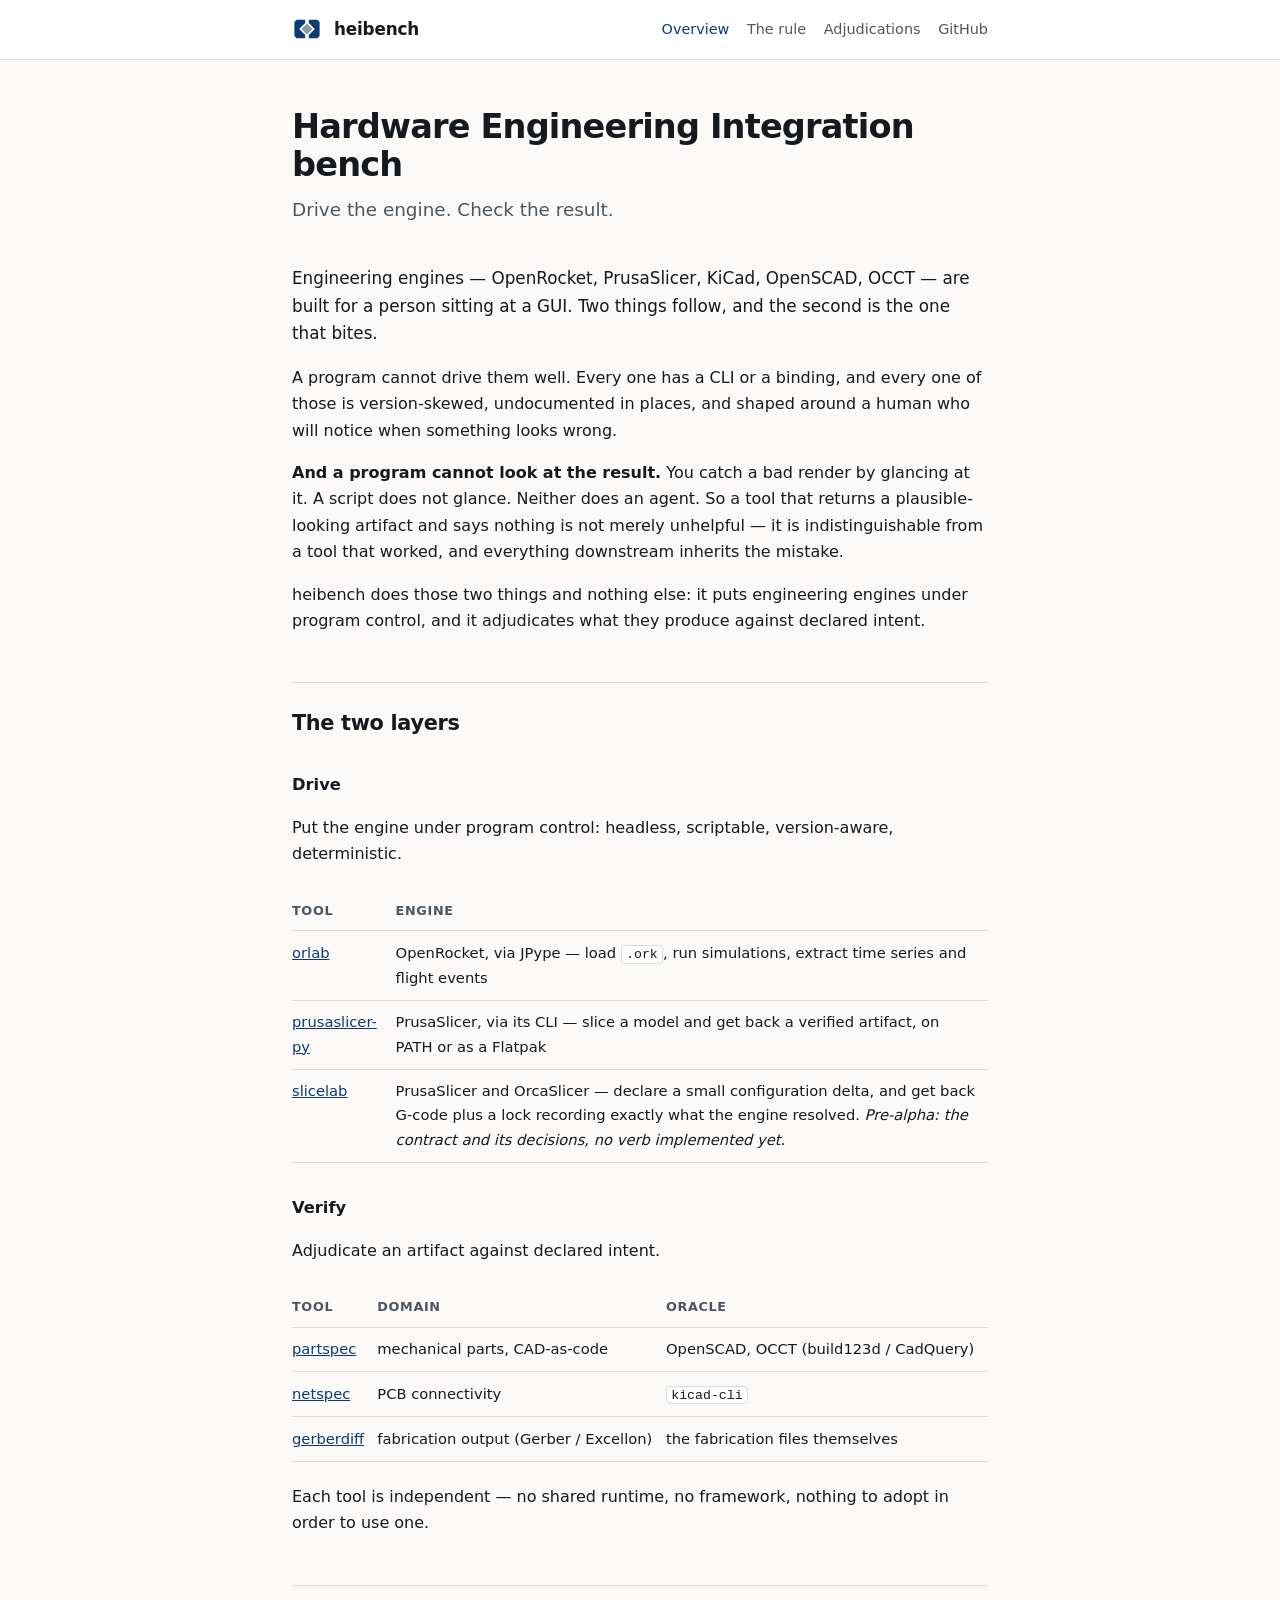
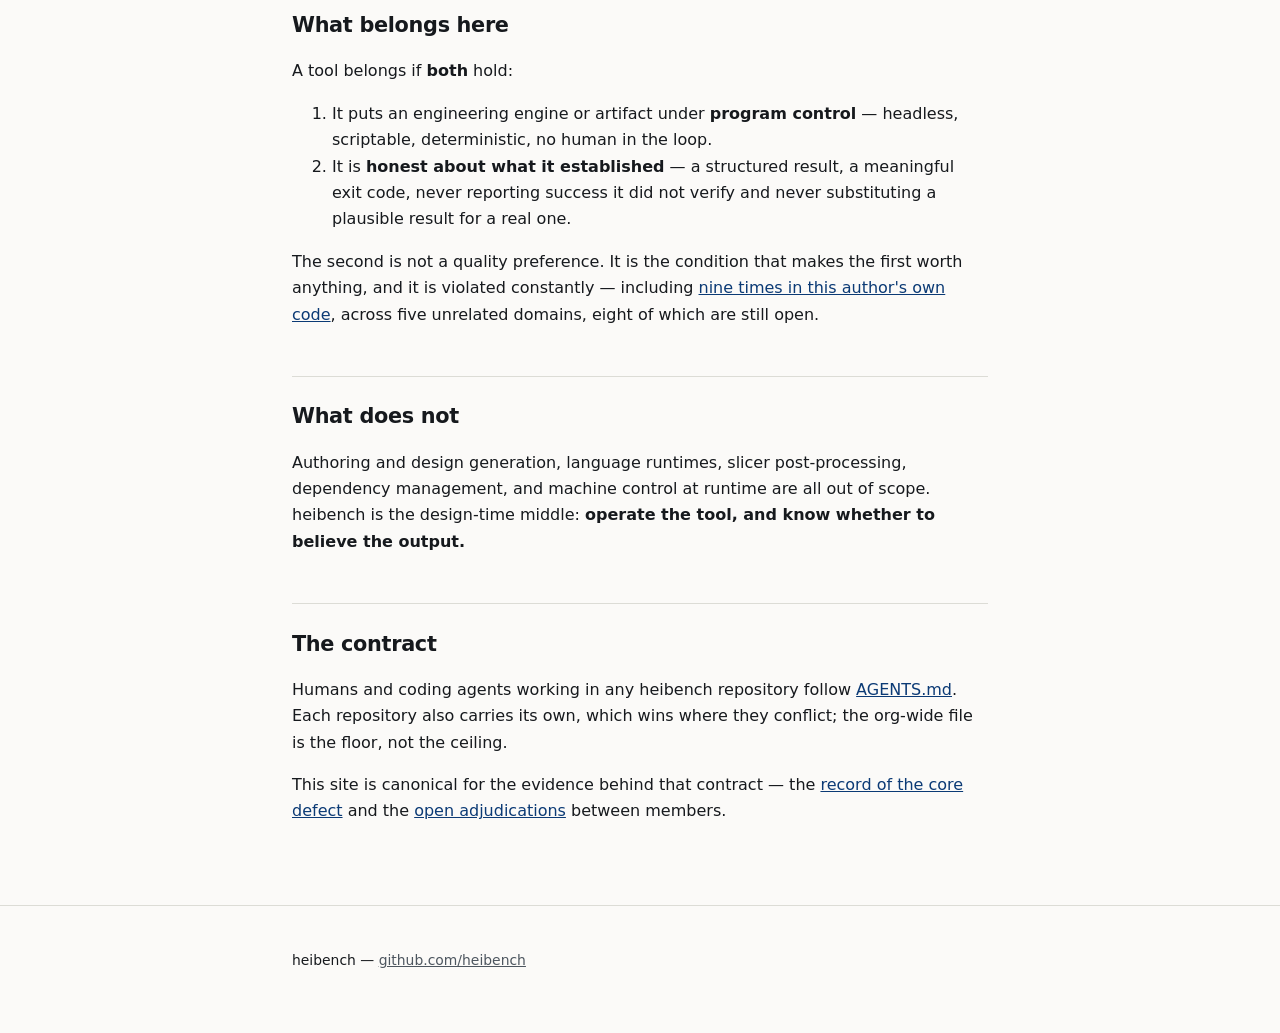
==== index.html @ c2b346c5 "docs: list slicelab on the drive layer slicelab joined the org today as a second drive-layer member " ====
<!doctype html>
<html lang="en">
<head>
<meta charset="utf-8">
<meta name="viewport" content="width=device-width, initial-scale=1">
<title>heibench — drive the engine, check the result</title>
<meta name="description" content="Hardware Engineering Integration bench: put engineering engines under program control, and adjudicate what they produce against declared intent.">
<link rel="icon" href="/assets/favicon.svg" type="image/svg+xml">
<link rel="alternate icon" href="/assets/favicon.ico" sizes="any">
<link rel="apple-touch-icon" href="/assets/apple-touch-icon.png">
<link rel="stylesheet" href="/assets/site.css">
</head>
<body>

<header class="site">
  <div class="wrap">
    <img src="/assets/favicon.svg" alt="">
    <a class="home" href="/">heibench</a>
    <nav>
      <a href="/" aria-current="page">Overview</a>
      <a href="/silence.html">The rule</a>
      <a href="/adjudications.html">Adjudications</a>
      <a href="https://github.com/heibench">GitHub</a>
    </nav>
  </div>
</header>

<main class="wrap">

  <h1>Hardware Engineering Integration bench</h1>
  <p class="tagline">Drive the engine. Check the result.</p>

  <p class="lead">Engineering engines — OpenRocket, PrusaSlicer, KiCad, OpenSCAD, OCCT — are
  built for a person sitting at a GUI. Two things follow, and the second is the one
  that bites.</p>

  <p>A program cannot drive them well. Every one has a CLI or a binding, and every one
  of those is version-skewed, undocumented in places, and shaped around a human who
  will notice when something looks wrong.</p>

  <p><strong>And a program cannot look at the result.</strong> You catch a bad render by
  glancing at it. A script does not glance. Neither does an agent. So a tool that
  returns a plausible-looking artifact and says nothing is not merely unhelpful — it
  is indistinguishable from a tool that worked, and everything downstream inherits
  the mistake.</p>

  <p>heibench does those two things and nothing else: it puts engineering engines under
  program control, and it adjudicates what they produce against declared intent.</p>

  <h2>The two layers</h2>

  <h3>Drive</h3>
  <p>Put the engine under program control: headless, scriptable, version-aware,
  deterministic.</p>

  <div class="scroll">
  <table>
    <thead><tr><th>Tool</th><th>Engine</th></tr></thead>
    <tbody>
      <tr>
        <td><a href="https://github.com/heibench/orlab">orlab</a></td>
        <td>OpenRocket, via JPype — load <code>.ork</code>, run simulations, extract
        time series and flight events</td>
      </tr>
      <tr>
        <td><a href="https://github.com/heibench/prusaslicer-py">prusaslicer-py</a></td>
        <td>PrusaSlicer, via its CLI — slice a model and get back a verified artifact,
        on PATH or as a Flatpak</td>
      </tr>
      <tr>
        <td><a href="https://github.com/heibench/slicelab">slicelab</a></td>
        <td>PrusaSlicer and OrcaSlicer — declare a small configuration delta, and get back
        G-code plus a lock recording exactly what the engine resolved.
        <em>Pre-alpha: the contract and its decisions, no verb implemented yet.</em></td>
      </tr>
    </tbody>
  </table>
  </div>

  <h3>Verify</h3>
  <p>Adjudicate an artifact against declared intent.</p>

  <div class="scroll">
  <table>
    <thead><tr><th>Tool</th><th>Domain</th><th>Oracle</th></tr></thead>
    <tbody>
      <tr>
        <td><a href="https://github.com/heibench/partspec">partspec</a></td>
        <td>mechanical parts, CAD-as-code</td>
        <td>OpenSCAD, OCCT (build123d / CadQuery)</td>
      </tr>
      <tr>
        <td><a href="https://github.com/heibench/netspec">netspec</a></td>
        <td>PCB connectivity</td>
        <td><code>kicad-cli</code></td>
      </tr>
      <tr>
        <td><a href="https://github.com/heibench/gerberdiff">gerberdiff</a></td>
        <td>fabrication output (Gerber / Excellon)</td>
        <td>the fabrication files themselves</td>
      </tr>
    </tbody>
  </table>
  </div>

  <p>Each tool is independent — no shared runtime, no framework, nothing to adopt in
  order to use one.</p>

  <h2>What belongs here</h2>

  <p>A tool belongs if <strong>both</strong> hold:</p>

  <ol>
    <li>It puts an engineering engine or artifact under <strong>program control</strong> —
    headless, scriptable, deterministic, no human in the loop.</li>
    <li>It is <strong>honest about what it established</strong> — a structured result, a
    meaningful exit code, never reporting success it did not verify and never
    substituting a plausible result for a real one.</li>
  </ol>

  <p>The second is not a quality preference. It is the condition that makes the first
  worth anything, and it is violated constantly — including
  <a href="/silence.html">nine times in this author's own code</a>, across five
  unrelated domains, eight of which are still open.</p>

  <h2>What does not</h2>

  <p>Authoring and design generation, language runtimes, slicer post-processing,
  dependency management, and machine control at runtime are all out of scope.
  heibench is the design-time middle: <strong>operate the tool, and know whether to
  believe the output.</strong></p>

  <h2>The contract</h2>

  <p>Humans and coding agents working in any heibench repository follow
  <a href="https://github.com/heibench/.github/blob/main/AGENTS.md">AGENTS.md</a>.
  Each repository also carries its own, which wins where they conflict; the org-wide
  file is the floor, not the ceiling.</p>

  <p>This site is canonical for the evidence behind that contract — the
  <a href="/silence.html">record of the core defect</a> and the
  <a href="/adjudications.html">open adjudications</a> between members.</p>

</main>

<footer class="site">
  <div class="wrap">
    <p>heibench — <a href="https://github.com/heibench">github.com/heibench</a></p>
  </div>
</footer>

</body>
</html>
---- assets/site.css ----
/* heibench.com — no build step, no dependencies, no JavaScript. */

:root {
  color-scheme: light dark;
  --navy: #0b3a75;
  --steel: #8c99a6;
  --ink: #16191d;
  --ink-soft: #4d565f;
  --bg: #fbfaf8;
  --panel: #ffffff;
  --rule: #dcdcd6;
  --accent: var(--navy);
  --ok: #1c6b3f;
  --open: #9a4a12;
}

@media (prefers-color-scheme: dark) {
  :root {
    --navy: #7ea8dd;
    --steel: #98a4b1;
    --ink: #e7e9ec;
    --ink-soft: #a3abb5;
    --bg: #12151a;
    --panel: #191d24;
    --rule: #2c323b;
    --accent: var(--navy);
    --ok: #6cc38d;
    --open: #e0a06a;
  }
}

* { box-sizing: border-box; }

body {
  margin: 0;
  background: var(--bg);
  color: var(--ink);
  font: 16px/1.65 ui-sans-serif, system-ui, -apple-system, "Segoe UI", Roboto,
    "Helvetica Neue", Arial, sans-serif;
  -webkit-text-size-adjust: 100%;
}

code, pre, .mono {
  font-family: ui-monospace, SFMono-Regular, "SF Mono", Menlo, Consolas,
    "Liberation Mono", monospace;
}

.wrap { max-width: 46rem; margin: 0 auto; padding: 0 1.25rem; }

/* ---------- masthead ---------- */

header.site {
  border-bottom: 1px solid var(--rule);
  background: var(--panel);
}

header.site .wrap {
  display: flex;
  align-items: center;
  gap: 0.75rem;
  padding-top: 0.9rem;
  padding-bottom: 0.9rem;
  flex-wrap: wrap;
}

header.site img {
  width: 30px;
  height: 30px;
  display: block;
  border-radius: 6px;
}

header.site a.home {
  font-weight: 650;
  letter-spacing: -0.01em;
  color: var(--ink);
  text-decoration: none;
  font-size: 1.05rem;
}

header.site nav {
  margin-left: auto;
  display: flex;
  gap: 1.1rem;
  font-size: 0.9rem;
}

header.site nav a { color: var(--ink-soft); text-decoration: none; }
header.site nav a:hover,
header.site nav a[aria-current="page"] { color: var(--accent); }

/* ---------- type ---------- */

main.wrap { padding-top: 3rem; padding-bottom: 4rem; }

h1 {
  font-size: 2.1rem;
  line-height: 1.15;
  letter-spacing: -0.025em;
  margin: 0 0 0.6rem;
}

.tagline {
  font-size: 1.15rem;
  color: var(--ink-soft);
  margin: 0 0 2.5rem;
}

h2 {
  font-size: 1.3rem;
  letter-spacing: -0.015em;
  margin: 3rem 0 0.9rem;
  padding-top: 1.4rem;
  border-top: 1px solid var(--rule);
}

h3 { font-size: 1.02rem; margin: 2rem 0 0.5rem; }

p, li { color: var(--ink); }
a { color: var(--accent); }

.lead { font-size: 1.05rem; }

blockquote {
  margin: 1.6rem 0;
  padding: 0.2rem 0 0.2rem 1.1rem;
  border-left: 3px solid var(--accent);
  font-size: 1.15rem;
  line-height: 1.5;
  color: var(--ink);
}

blockquote p { margin: 0; }

/* ---------- tables ---------- */

.scroll { overflow-x: auto; margin: 1.4rem 0; }

table {
  border-collapse: collapse;
  width: 100%;
  font-size: 0.92rem;
}

th, td {
  text-align: left;
  padding: 0.6rem 0.8rem 0.6rem 0;
  border-bottom: 1px solid var(--rule);
  vertical-align: top;
}

th {
  font-weight: 620;
  color: var(--ink-soft);
  font-size: 0.8rem;
  text-transform: uppercase;
  letter-spacing: 0.05em;
}

/* ---------- case entries ---------- */

.case {
  background: var(--panel);
  border: 1px solid var(--rule);
  border-left: 3px solid var(--accent);
  border-radius: 4px;
  padding: 1.1rem 1.2rem;
  margin: 1.1rem 0;
}

.case h3 { margin-top: 0; }
.case p:last-child { margin-bottom: 0; }

.tag {
  display: inline-block;
  font-size: 0.72rem;
  font-weight: 650;
  text-transform: uppercase;
  letter-spacing: 0.06em;
  padding: 0.12rem 0.45rem;
  border-radius: 3px;
  border: 1px solid currentColor;
  vertical-align: 0.1em;
}

.tag.open { color: var(--open); }
.tag.resolved { color: var(--ok); }

.meta {
  font-size: 0.85rem;
  color: var(--ink-soft);
  margin: 0.35rem 0 0.7rem;
}

pre {
  background: var(--panel);
  border: 1px solid var(--rule);
  border-radius: 4px;
  padding: 0.8rem 0.9rem;
  overflow-x: auto;
  font-size: 0.85rem;
  line-height: 1.5;
  margin: 1rem 0;
}

code { font-size: 0.9em; }
p code, li code, td code {
  background: var(--panel);
  border: 1px solid var(--rule);
  border-radius: 3px;
  padding: 0.05em 0.32em;
}
pre code { background: none; border: 0; padding: 0; }

/* ---------- footer ---------- */

footer.site {
  border-top: 1px solid var(--rule);
  padding: 1.8rem 0 3rem;
  font-size: 0.87rem;
  color: var(--ink-soft);
}

footer.site a { color: var(--ink-soft); }

@media (max-width: 34rem) {
  h1 { font-size: 1.7rem; }
  header.site nav { gap: 0.85rem; width: 100%; margin-left: 0; }
}
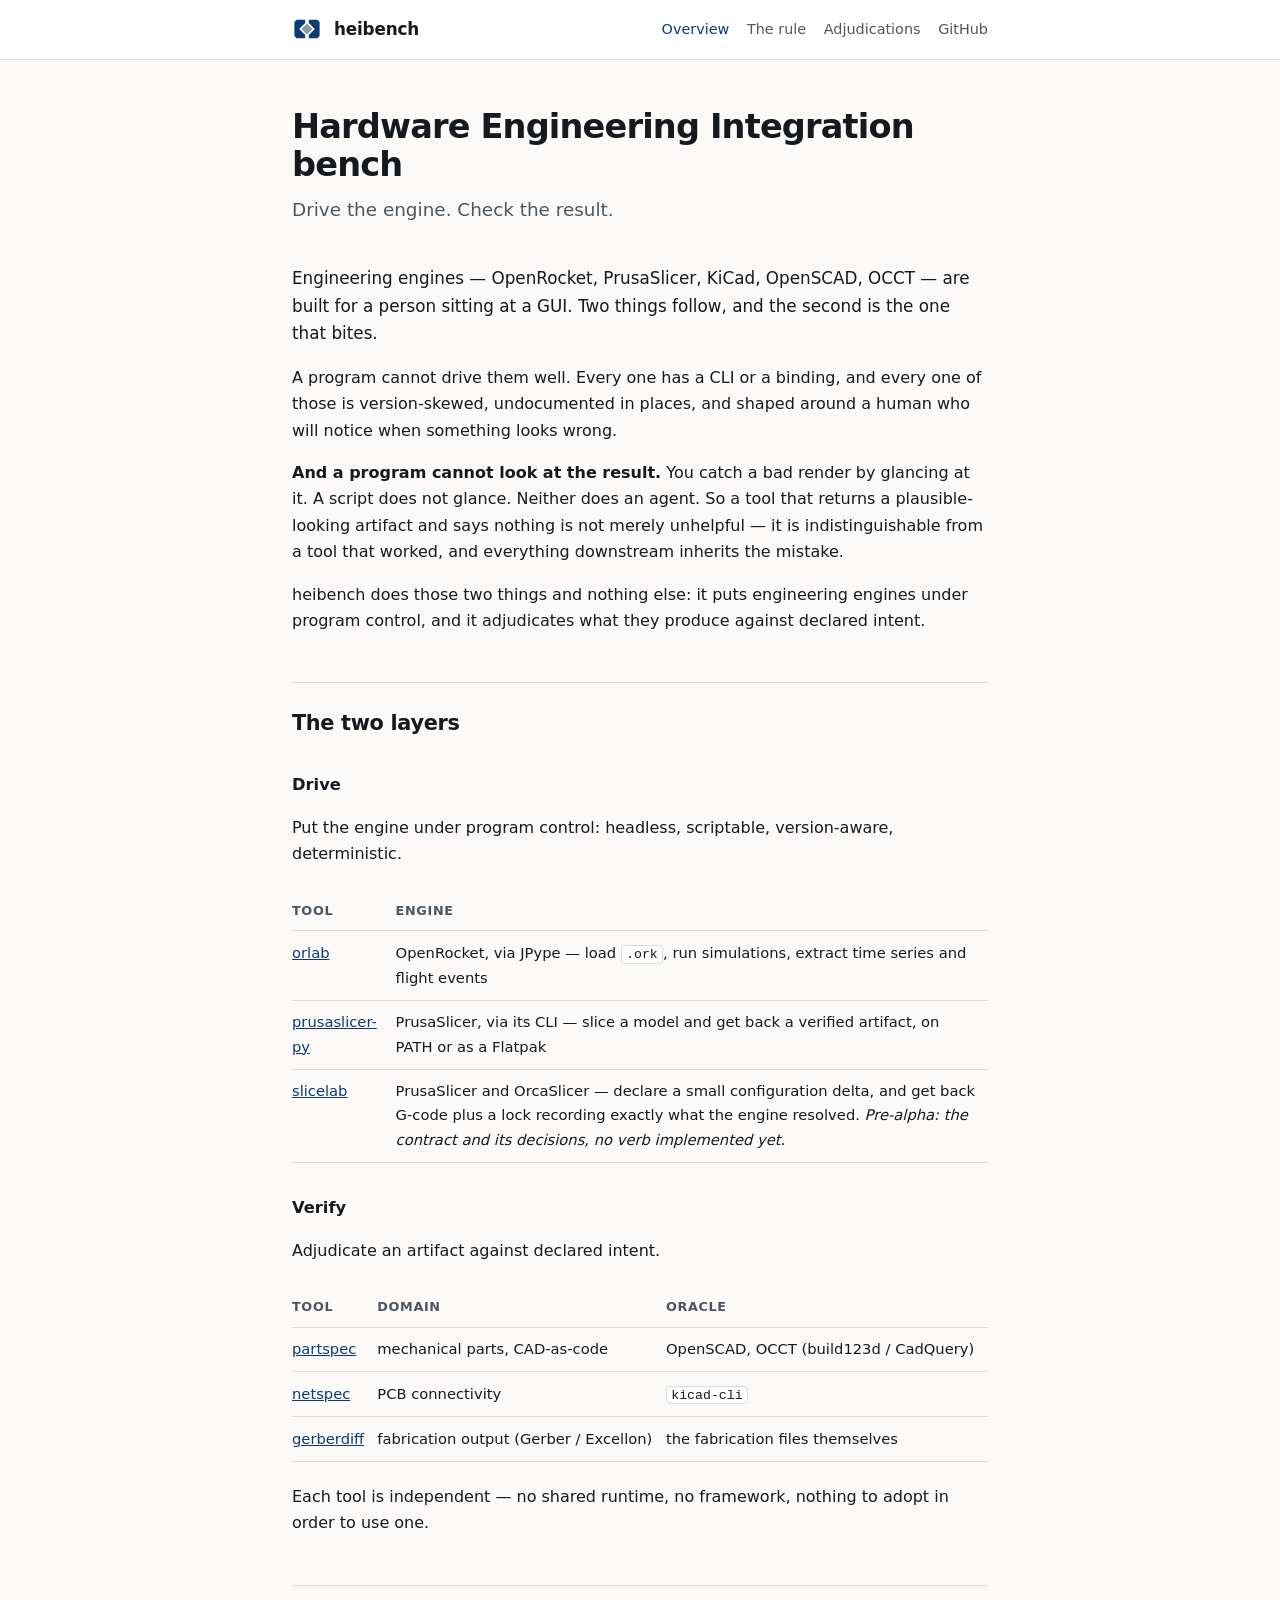
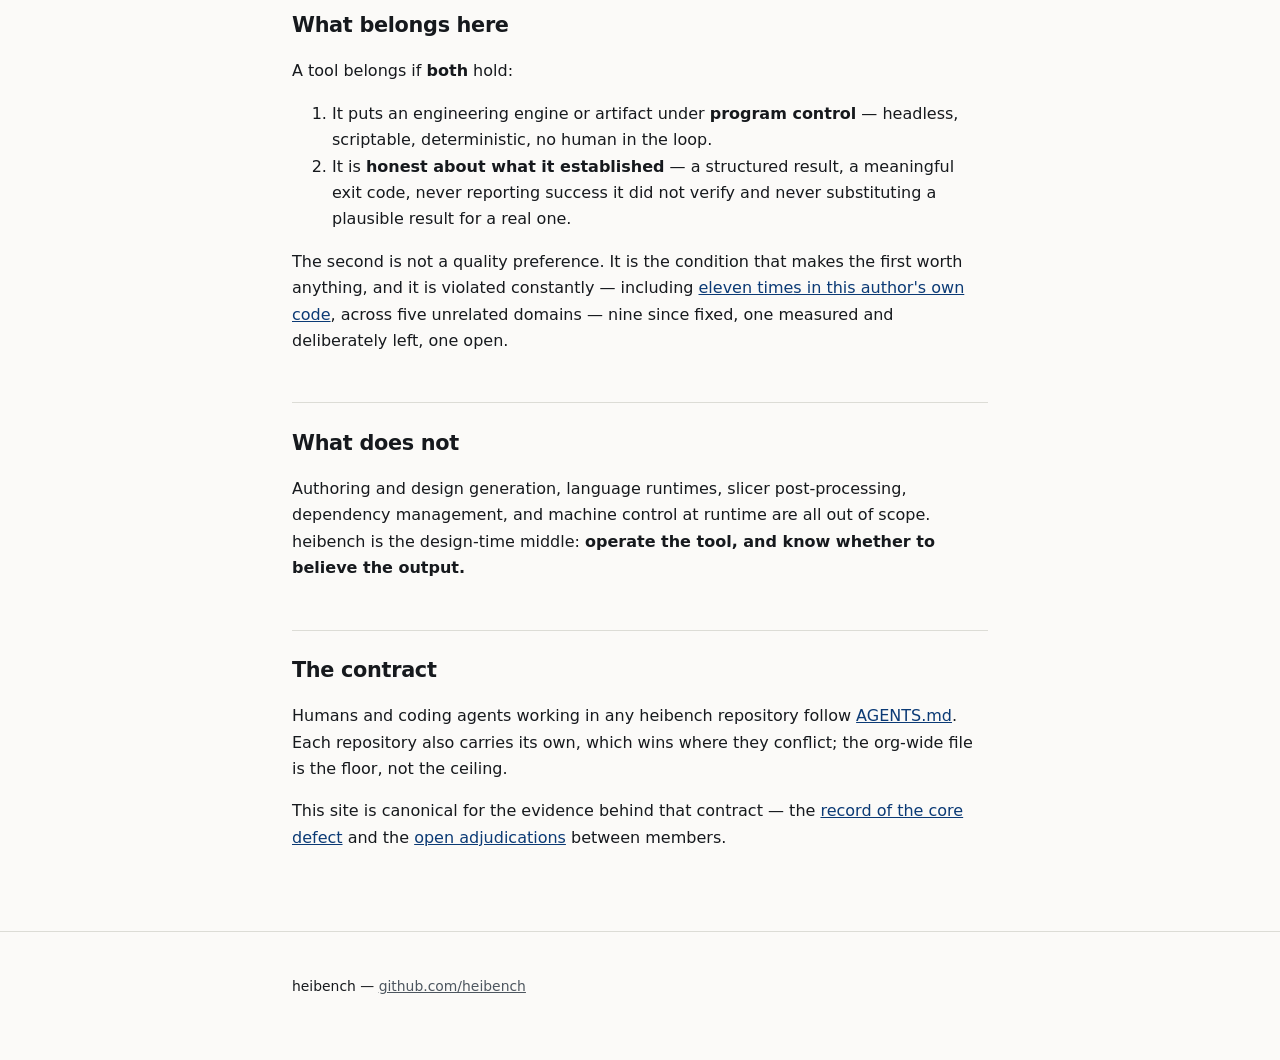
==== commit 75c6bdf4: "docs: case 11, and the count was stale in two places prusaslicer-py#33: engine discovery accepts a F" ====
--- a/index.html
+++ b/index.html
@@ -120,8 +120,9 @@
 
   <p>The second is not a quality preference. It is the condition that makes the first
   worth anything, and it is violated constantly — including
-  <a href="/silence.html">nine times in this author's own code</a>, across five
-  unrelated domains, eight of which are still open.</p>
+  <a href="/silence.html">eleven times in this author's own code</a>, across five
+  unrelated domains &mdash; nine since fixed, one measured and deliberately left,
+  one open.</p>
 
   <h2>What does not</h2>
 
--- a/assets/site.css
+++ b/assets/site.css
@@ -185,6 +185,9 @@
 
 .tag.open { color: var(--open); }
 .tag.resolved { color: var(--ok); }
+/* Understood, measured, and deliberately not fixed. Neither of the other two
+   says that, and saying it with one of them would be false either way. */
+.tag.accepted { color: var(--ink-soft); }
 
 .meta {
   font-size: 0.85rem;
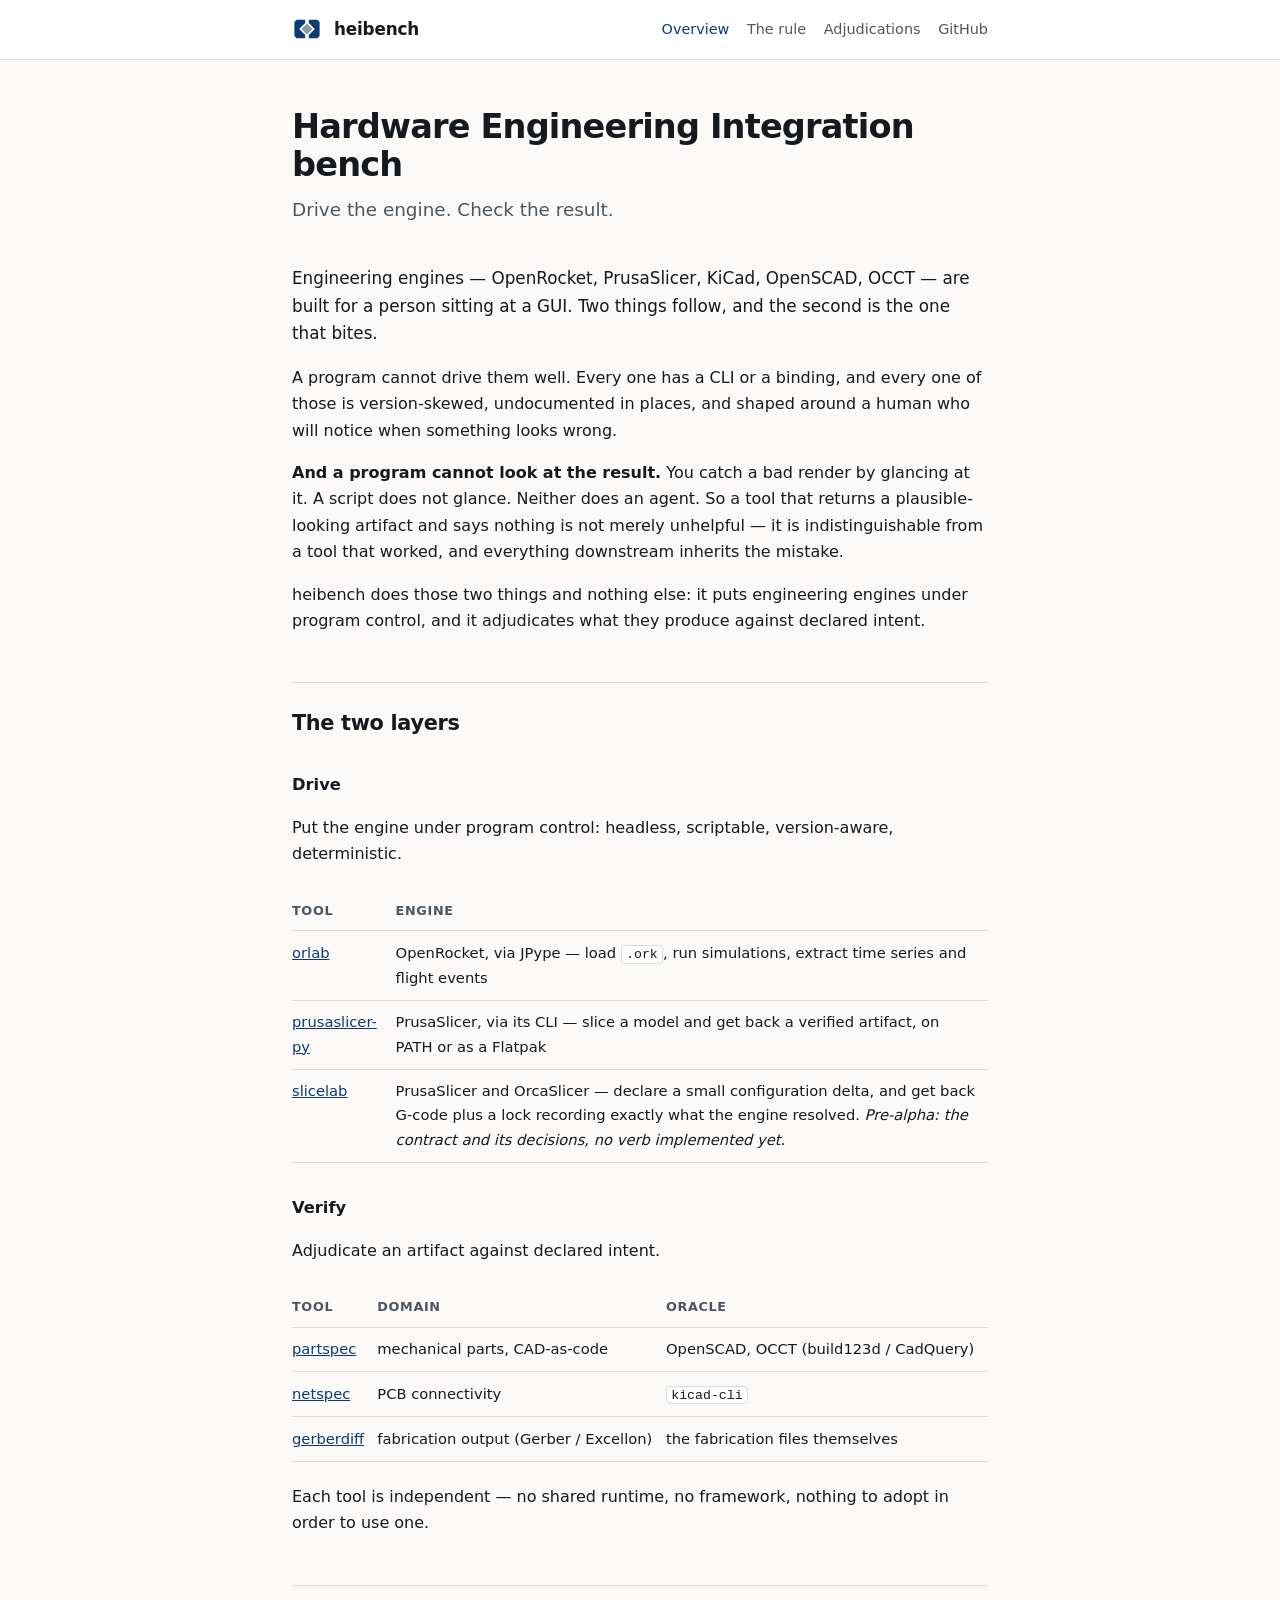
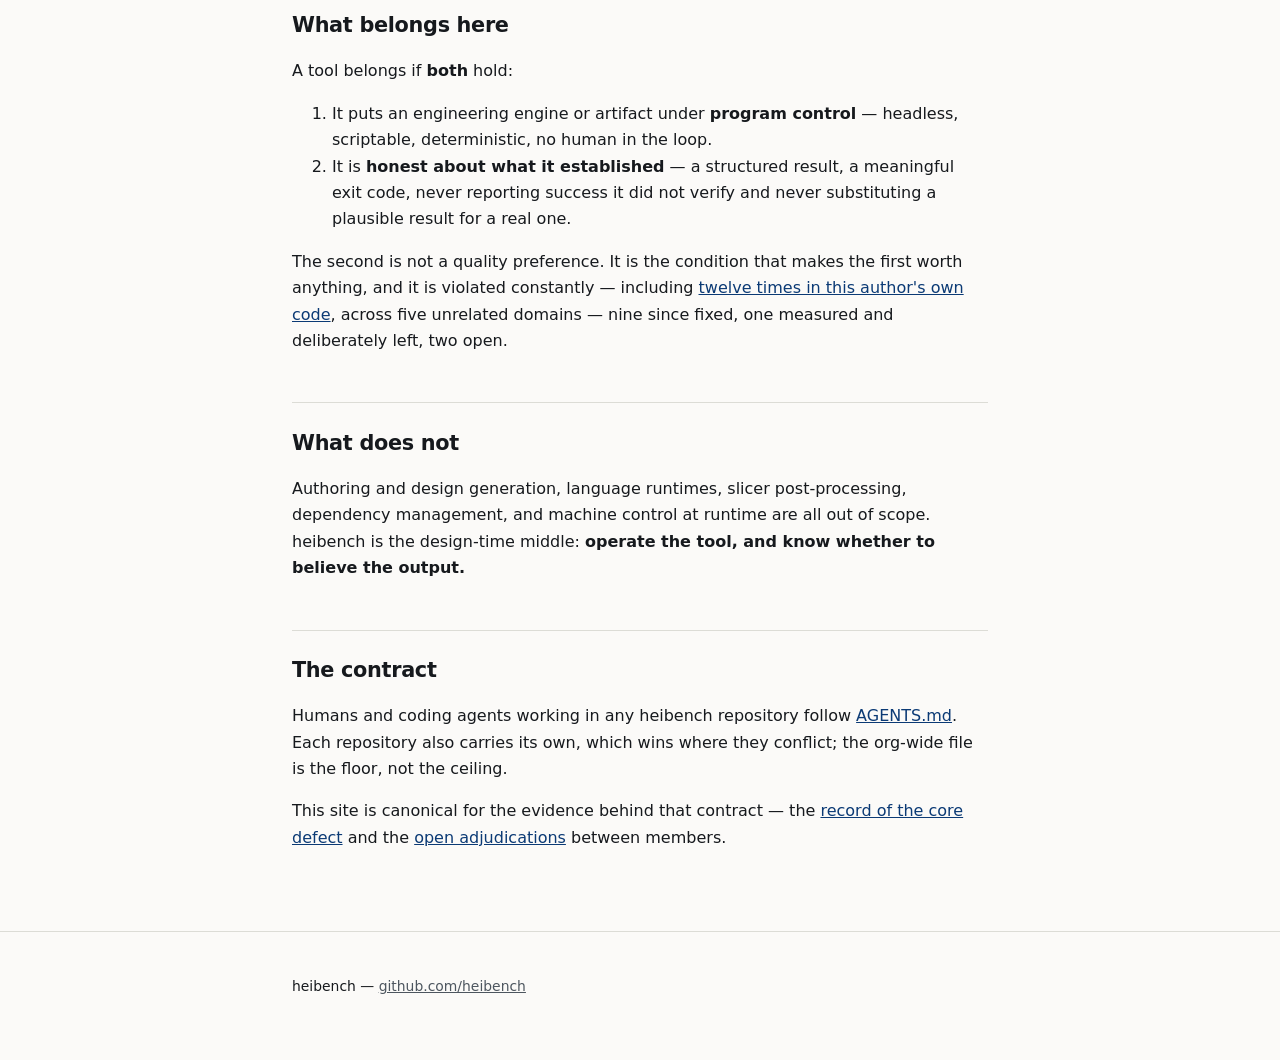
==== commit e8c66d95: "docs: case 12, a preamble line returned as the version prusaslicer-py#34. PrusaSlicer has no --versi" ====
--- a/index.html
+++ b/index.html
@@ -120,9 +120,9 @@
 
   <p>The second is not a quality preference. It is the condition that makes the first
   worth anything, and it is violated constantly — including
-  <a href="/silence.html">eleven times in this author's own code</a>, across five
+  <a href="/silence.html">twelve times in this author's own code</a>, across five
   unrelated domains &mdash; nine since fixed, one measured and deliberately left,
-  one open.</p>
+  two open.</p>
 
   <h2>What does not</h2>
 
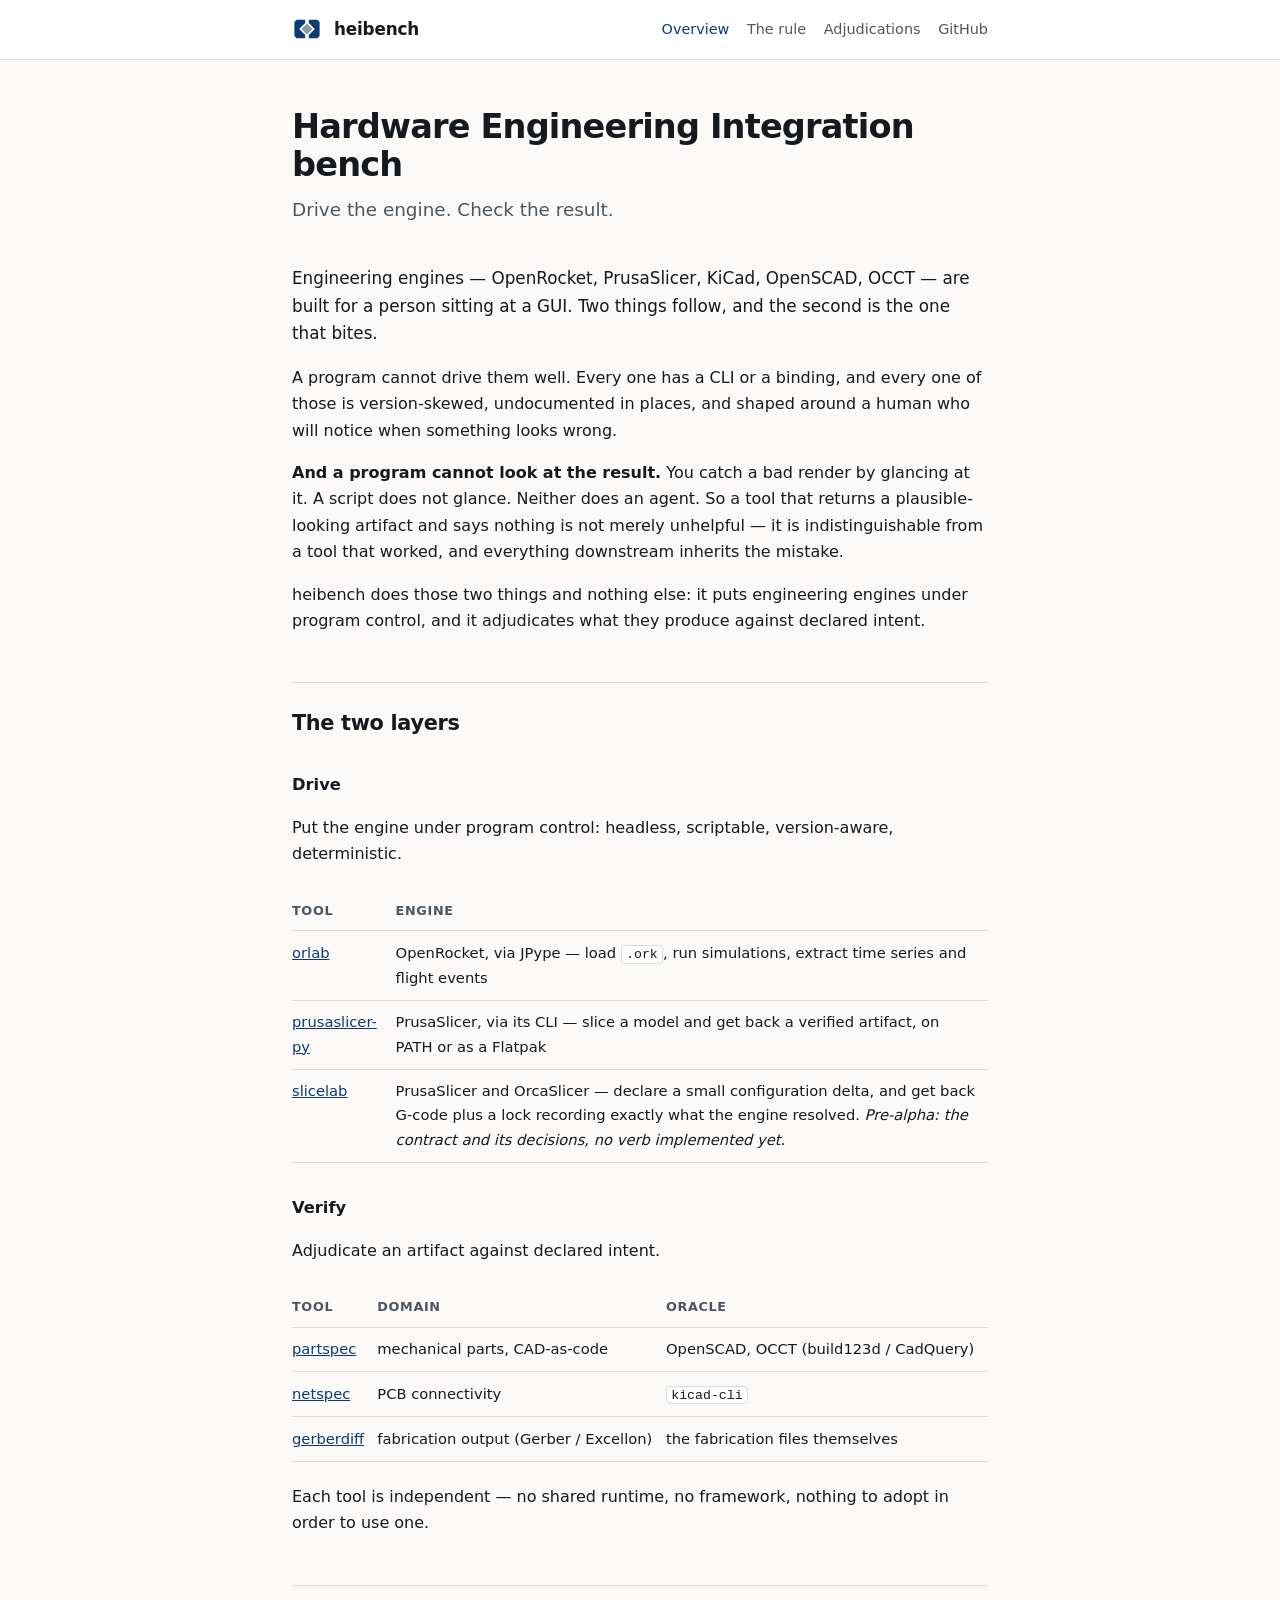
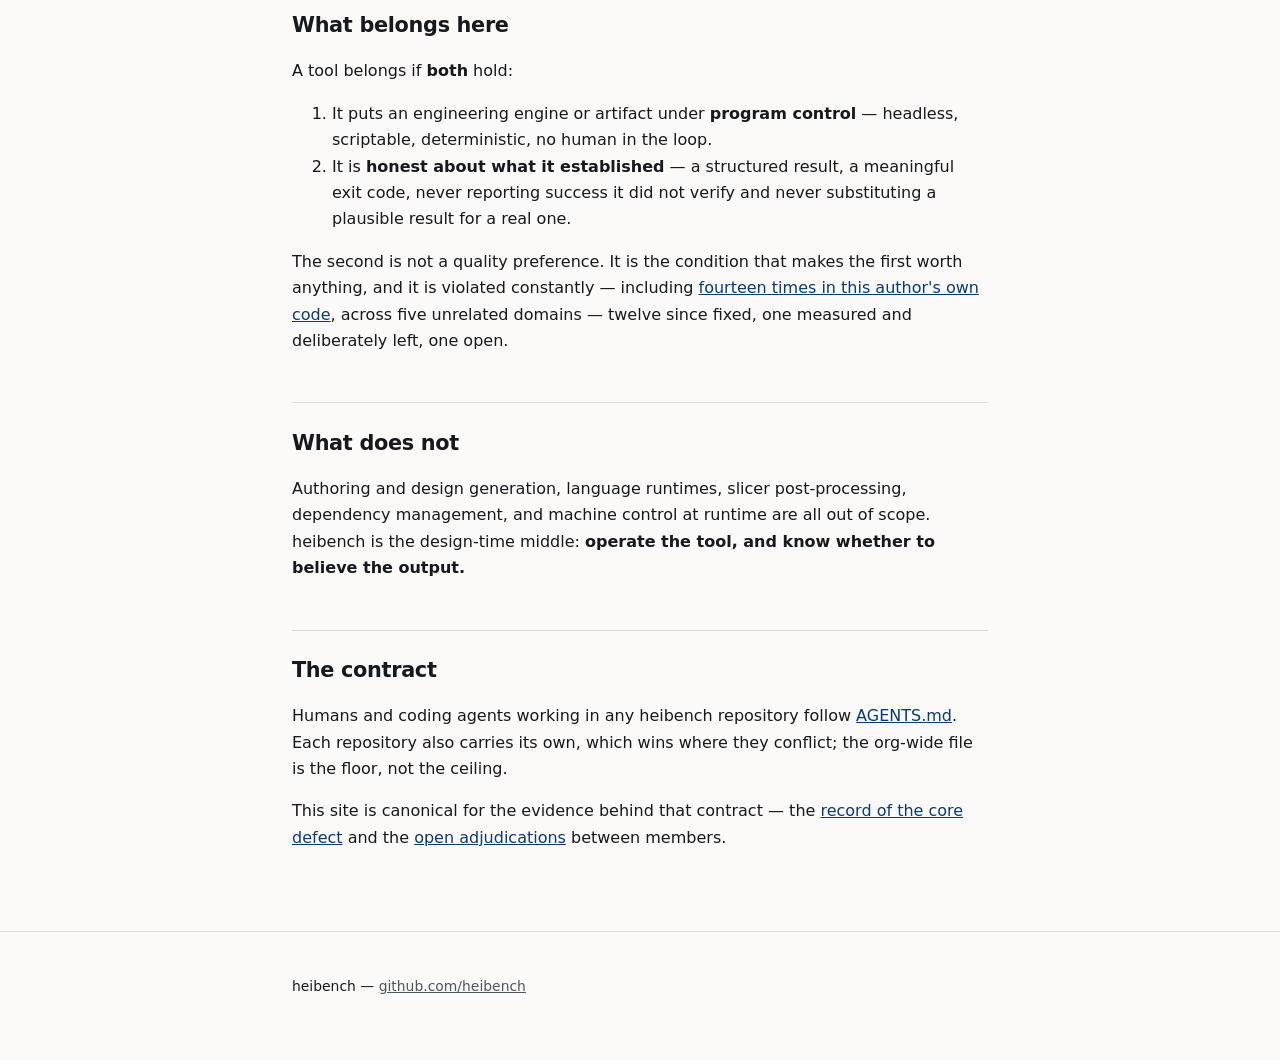
==== commit c9dd902c: "docs: cases 13 and 14, and 11 and 12 resolved The record read twelve cases -- nine resolved, one acc" ====
--- a/index.html
+++ b/index.html
@@ -120,9 +120,9 @@
 
   <p>The second is not a quality preference. It is the condition that makes the first
   worth anything, and it is violated constantly — including
-  <a href="/silence.html">twelve times in this author's own code</a>, across five
-  unrelated domains &mdash; nine since fixed, one measured and deliberately left,
-  two open.</p>
+  <a href="/silence.html">fourteen times in this author's own code</a>, across five
+  unrelated domains &mdash; twelve since fixed, one measured and deliberately left,
+  one open.</p>
 
   <h2>What does not</h2>
 
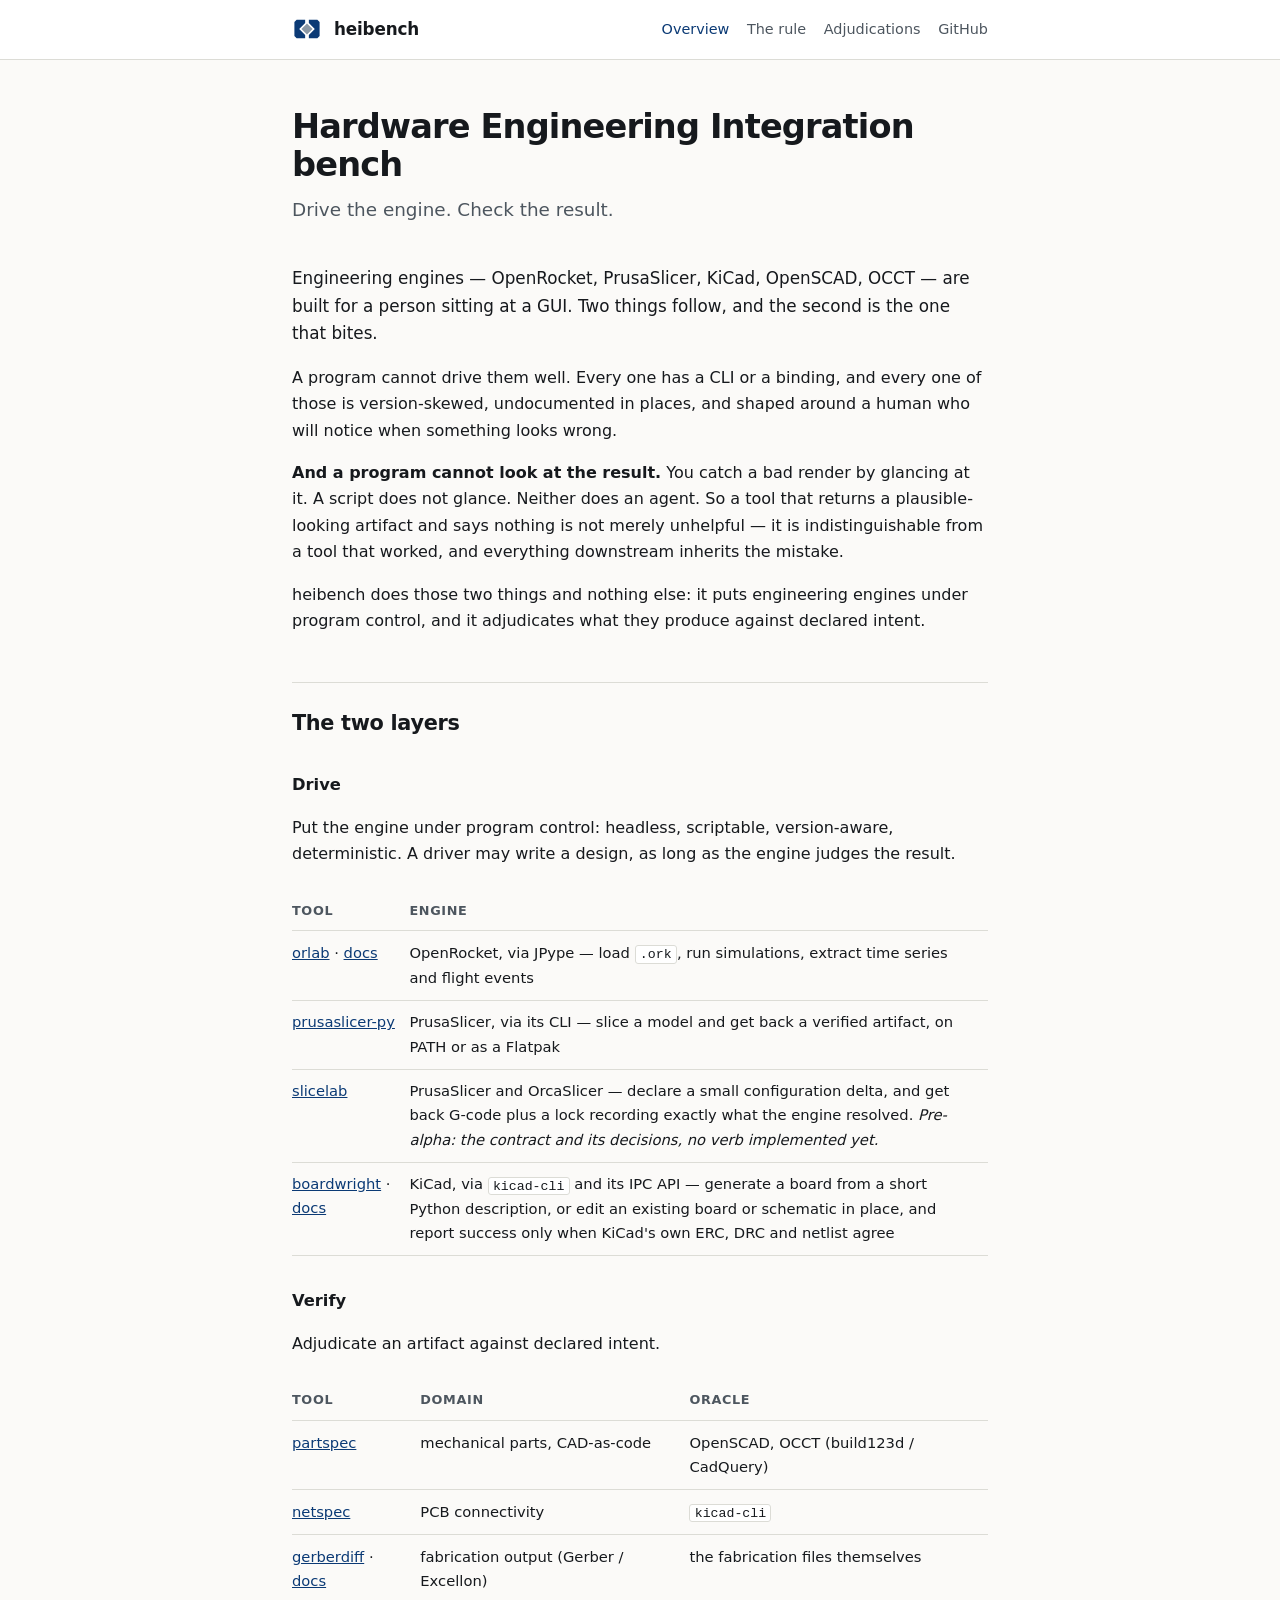
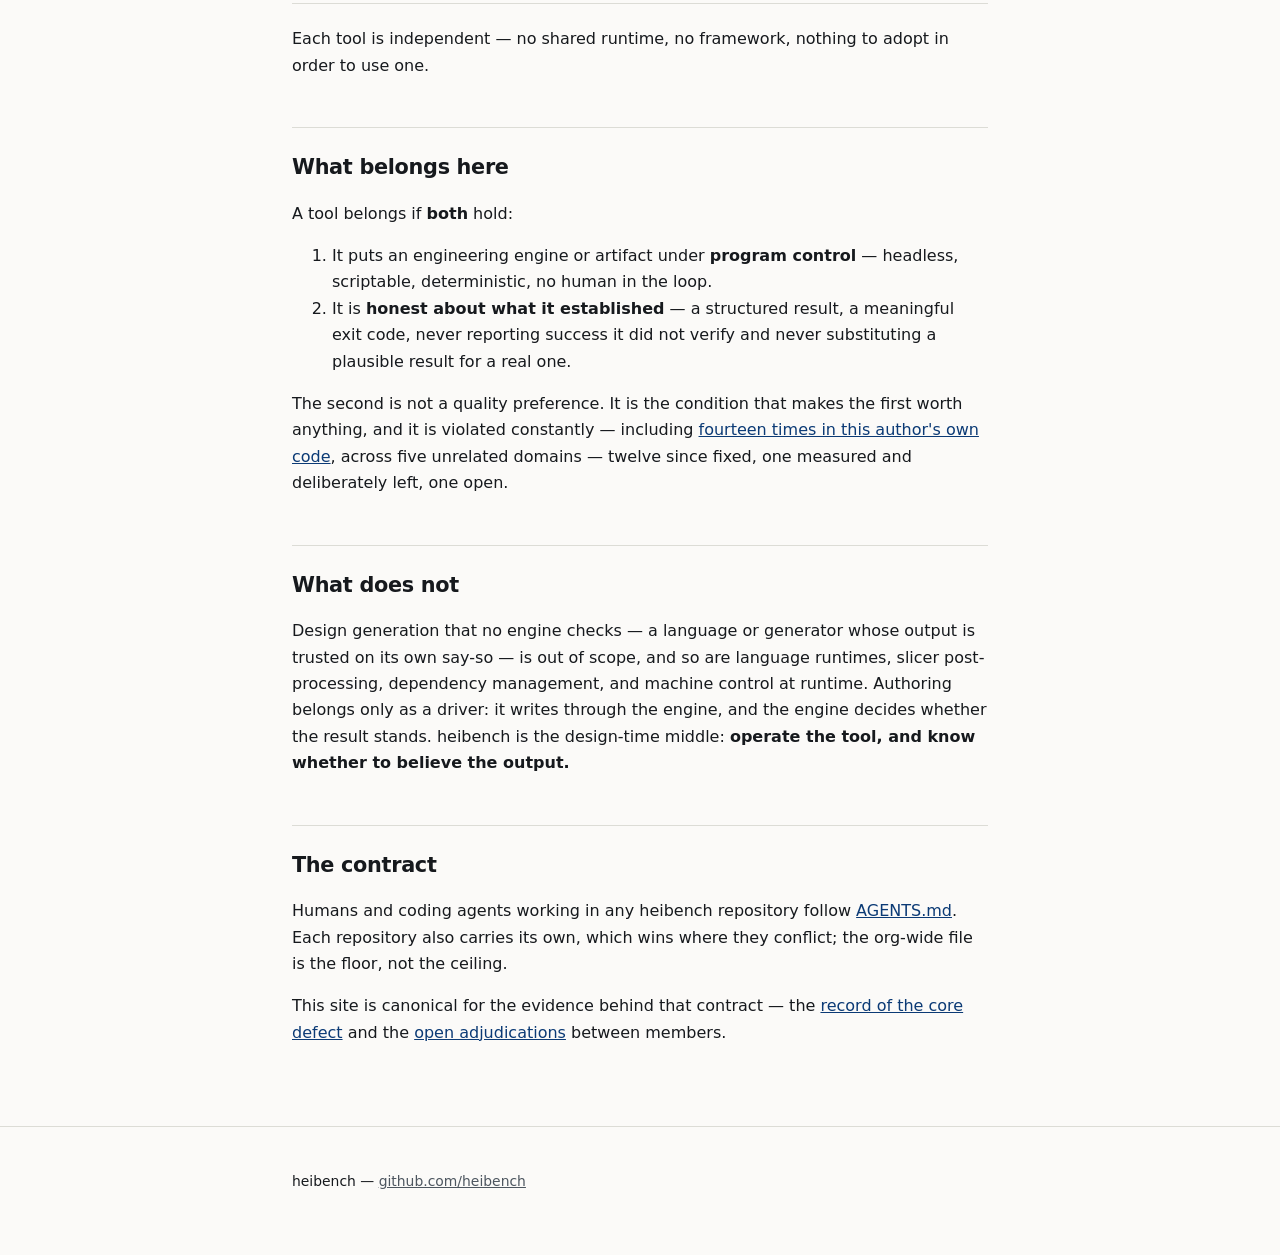
==== commit 5967f04e: "docs: list boardwright, link the docs sites, share their colours boardwright joins the Drive layer: " ====
--- a/index.html
+++ b/index.html
@@ -51,14 +51,14 @@
 
   <h3>Drive</h3>
   <p>Put the engine under program control: headless, scriptable, version-aware,
-  deterministic.</p>
+  deterministic. A driver may write a design, as long as the engine judges the result.</p>
 
   <div class="scroll">
   <table>
     <thead><tr><th>Tool</th><th>Engine</th></tr></thead>
     <tbody>
       <tr>
-        <td><a href="https://github.com/heibench/orlab">orlab</a></td>
+        <td><a href="https://github.com/heibench/orlab">orlab</a> · <a href="/orlab/">docs</a></td>
         <td>OpenRocket, via JPype — load <code>.ork</code>, run simulations, extract
         time series and flight events</td>
       </tr>
@@ -72,6 +72,12 @@
         <td>PrusaSlicer and OrcaSlicer — declare a small configuration delta, and get back
         G-code plus a lock recording exactly what the engine resolved.
         <em>Pre-alpha: the contract and its decisions, no verb implemented yet.</em></td>
+      </tr>
+      <tr>
+        <td><a href="https://github.com/heibench/boardwright">boardwright</a> · <a href="/boardwright/">docs</a></td>
+        <td>KiCad, via <code>kicad-cli</code> and its IPC API — generate a board from a short
+        Python description, or edit an existing board or schematic in place, and report
+        success only when KiCad's own ERC, DRC and netlist agree</td>
       </tr>
     </tbody>
   </table>
@@ -95,7 +101,7 @@
         <td><code>kicad-cli</code></td>
       </tr>
       <tr>
-        <td><a href="https://github.com/heibench/gerberdiff">gerberdiff</a></td>
+        <td><a href="https://github.com/heibench/gerberdiff">gerberdiff</a> · <a href="/gerberdiff/">docs</a></td>
         <td>fabrication output (Gerber / Excellon)</td>
         <td>the fabrication files themselves</td>
       </tr>
@@ -126,10 +132,12 @@
 
   <h2>What does not</h2>
 
-  <p>Authoring and design generation, language runtimes, slicer post-processing,
-  dependency management, and machine control at runtime are all out of scope.
-  heibench is the design-time middle: <strong>operate the tool, and know whether to
-  believe the output.</strong></p>
+  <p>Design generation that no engine checks — a language or generator whose output
+  is trusted on its own say-so — is out of scope, and so are language runtimes, slicer
+  post-processing, dependency management, and machine control at runtime. Authoring
+  belongs only as a driver: it writes through the engine, and the engine decides whether
+  the result stands. heibench is the design-time middle: <strong>operate the tool, and
+  know whether to believe the output.</strong></p>
 
   <h2>The contract</h2>
 
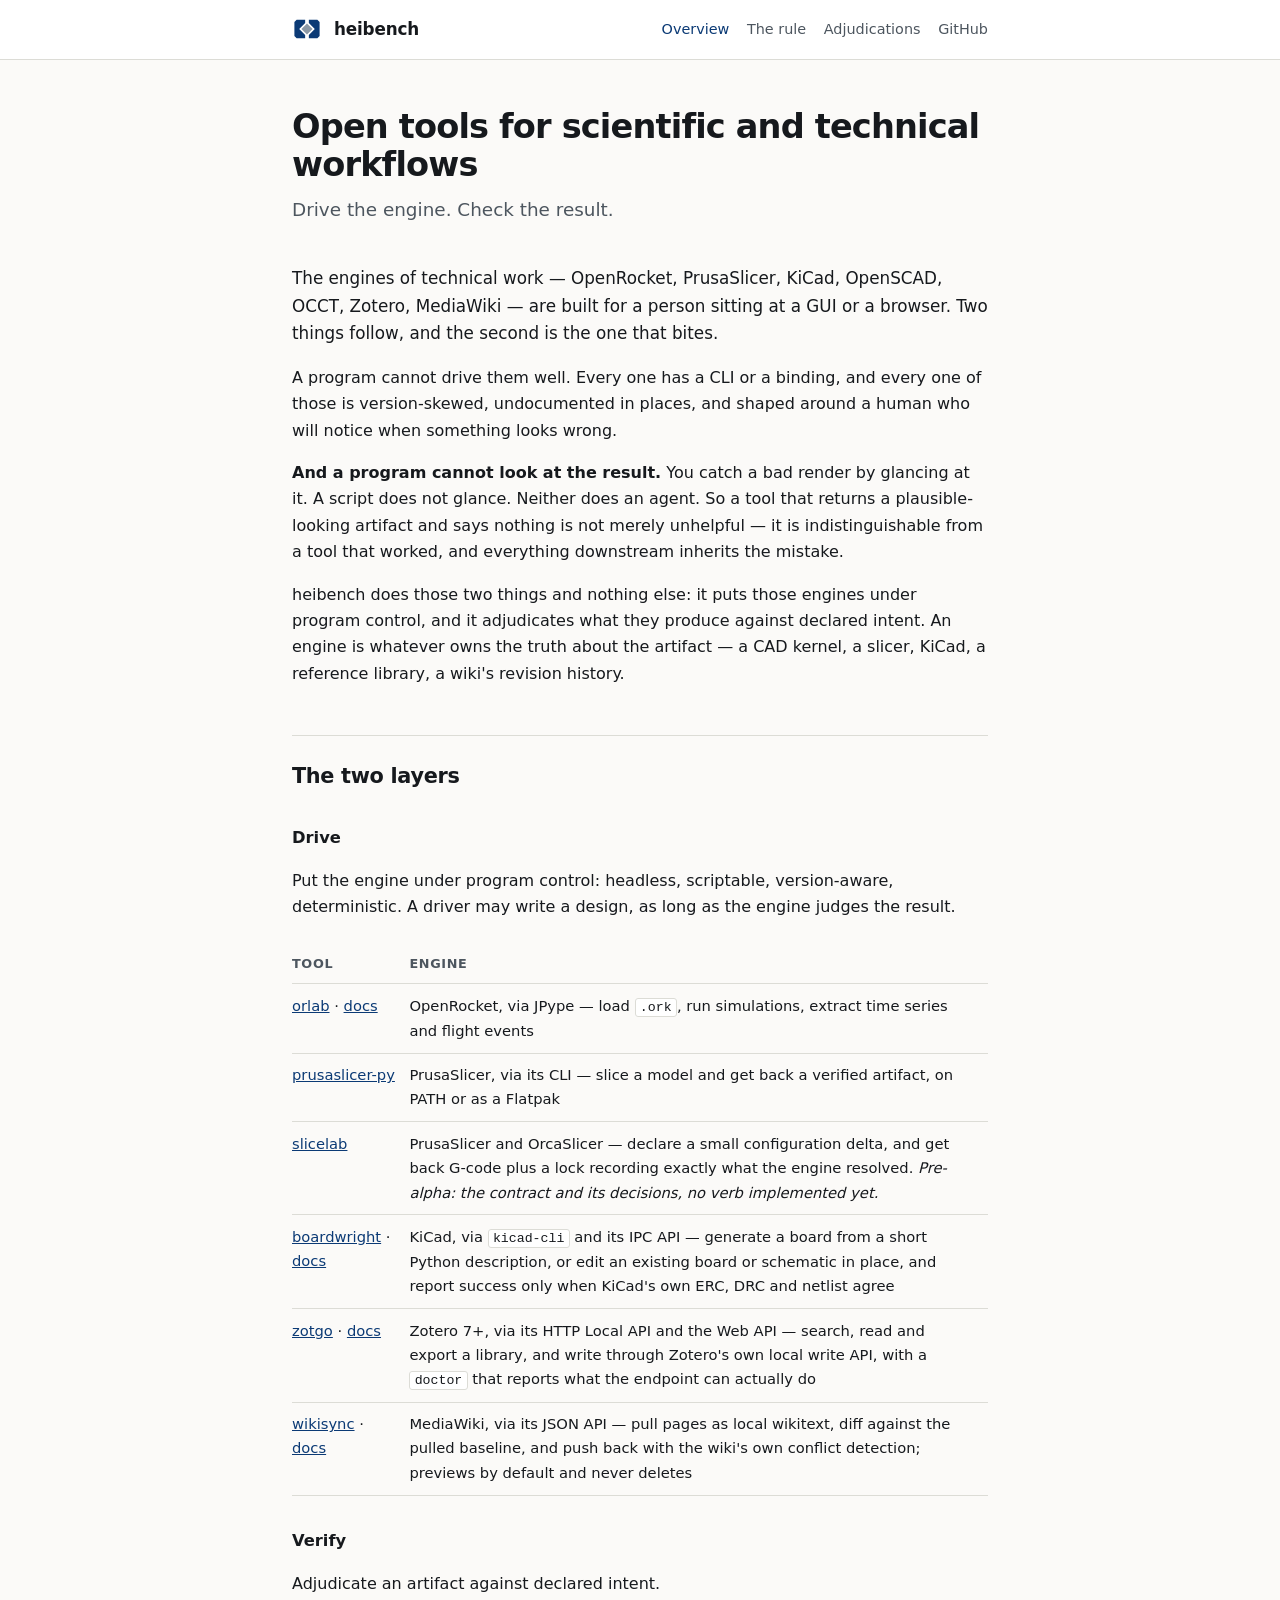
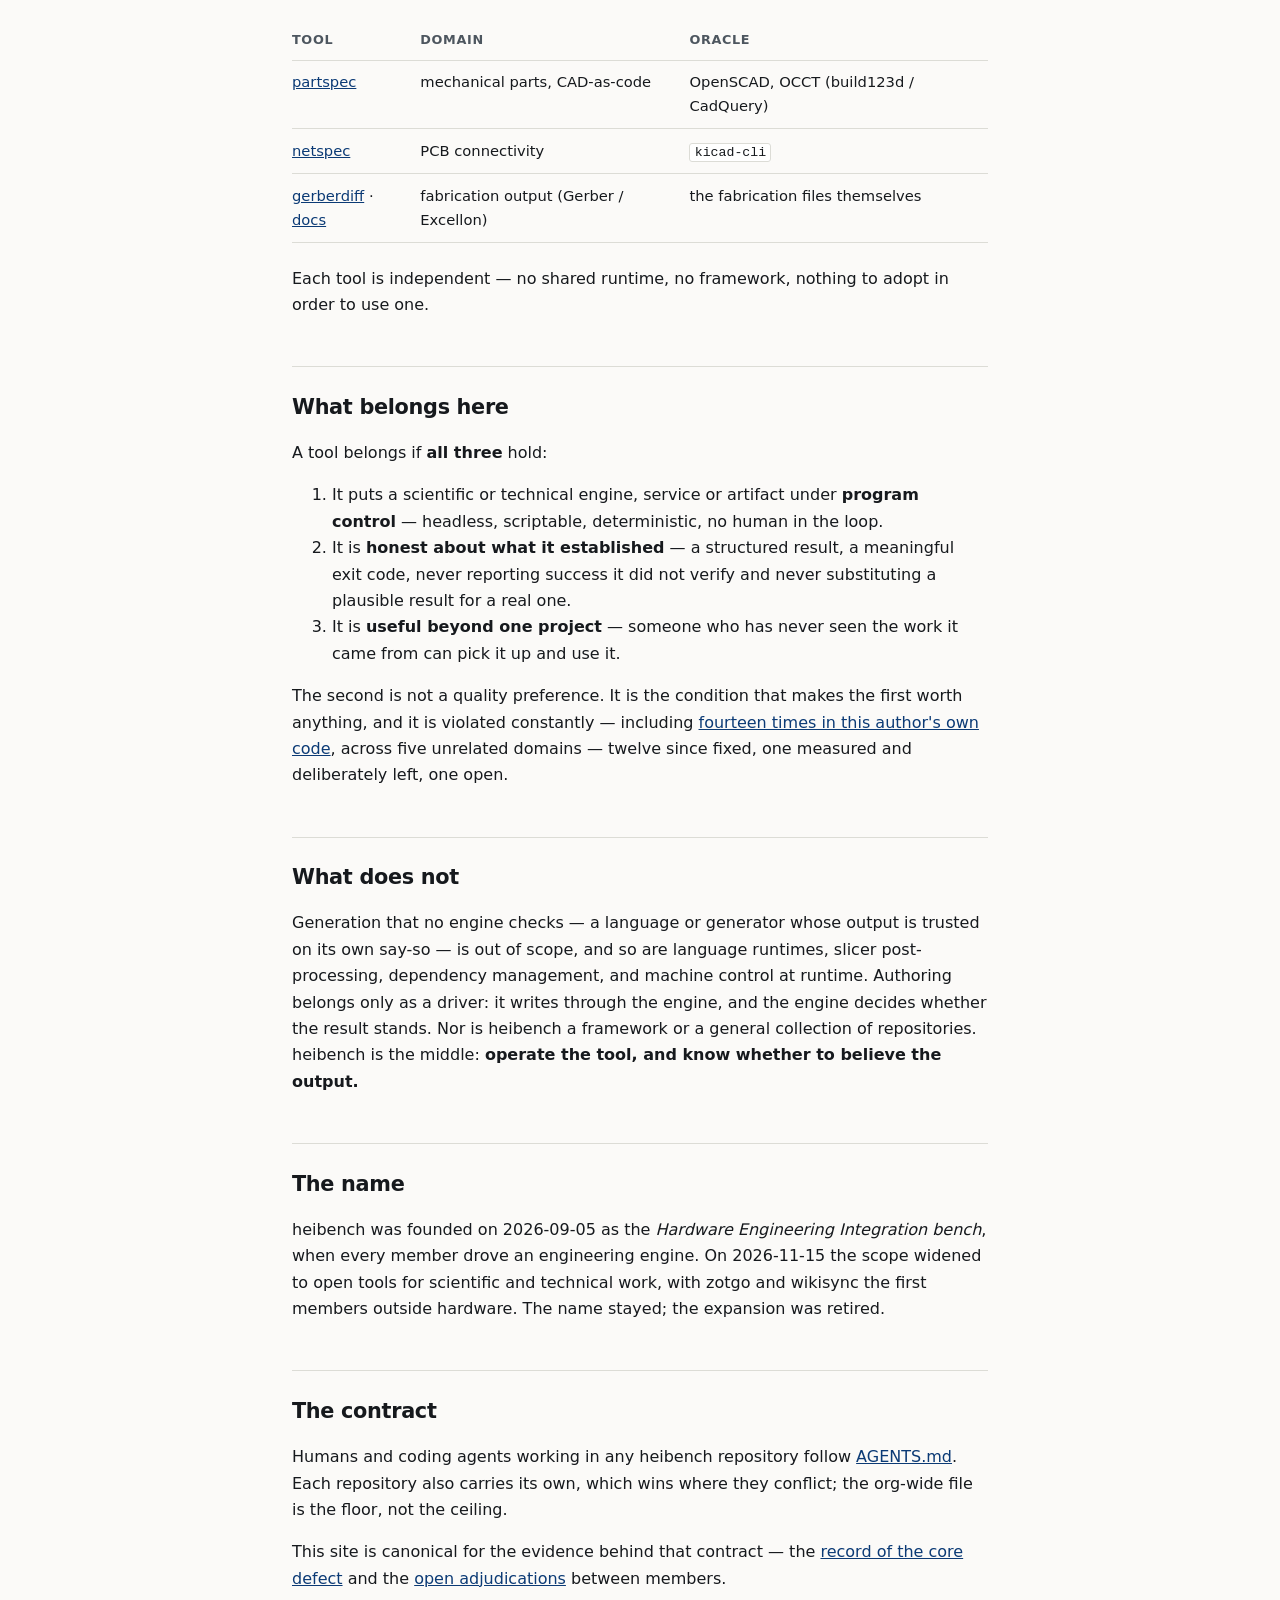
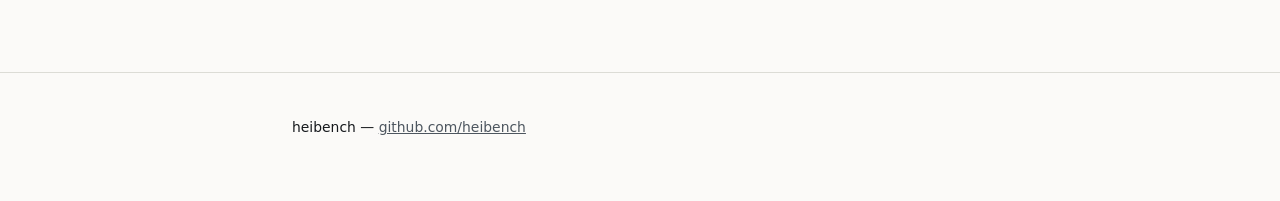
==== commit 921ea252: "docs: widen the scope to scientific and technical tools heibench now admits open tools for scientifi" ====
--- a/index.html
+++ b/index.html
@@ -4,7 +4,7 @@
 <meta charset="utf-8">
 <meta name="viewport" content="width=device-width, initial-scale=1">
 <title>heibench — drive the engine, check the result</title>
-<meta name="description" content="Hardware Engineering Integration bench: put engineering engines under program control, and adjudicate what they produce against declared intent.">
+<meta name="description" content="Open tools for scientific and technical workflows: put the engines of technical work under program control, and adjudicate what they produce against declared intent.">
 <link rel="icon" href="/assets/favicon.svg" type="image/svg+xml">
 <link rel="alternate icon" href="/assets/favicon.ico" sizes="any">
 <link rel="apple-touch-icon" href="/assets/apple-touch-icon.png">
@@ -27,12 +27,12 @@
 
 <main class="wrap">
 
-  <h1>Hardware Engineering Integration bench</h1>
+  <h1>Open tools for scientific and technical workflows</h1>
   <p class="tagline">Drive the engine. Check the result.</p>
 
-  <p class="lead">Engineering engines — OpenRocket, PrusaSlicer, KiCad, OpenSCAD, OCCT — are
-  built for a person sitting at a GUI. Two things follow, and the second is the one
-  that bites.</p>
+  <p class="lead">The engines of technical work — OpenRocket, PrusaSlicer, KiCad,
+  OpenSCAD, OCCT, Zotero, MediaWiki — are built for a person sitting at a GUI or a
+  browser. Two things follow, and the second is the one that bites.</p>
 
   <p>A program cannot drive them well. Every one has a CLI or a binding, and every one
   of those is version-skewed, undocumented in places, and shaped around a human who
@@ -44,8 +44,10 @@
   is indistinguishable from a tool that worked, and everything downstream inherits
   the mistake.</p>
 
-  <p>heibench does those two things and nothing else: it puts engineering engines under
-  program control, and it adjudicates what they produce against declared intent.</p>
+  <p>heibench does those two things and nothing else: it puts those engines under
+  program control, and it adjudicates what they produce against declared intent. An
+  engine is whatever owns the truth about the artifact — a CAD kernel, a slicer, KiCad,
+  a reference library, a wiki's revision history.</p>
 
   <h2>The two layers</h2>
 
@@ -78,6 +80,18 @@
         <td>KiCad, via <code>kicad-cli</code> and its IPC API — generate a board from a short
         Python description, or edit an existing board or schematic in place, and report
         success only when KiCad's own ERC, DRC and netlist agree</td>
+      </tr>
+      <tr>
+        <td><a href="https://github.com/heibench/zotgo">zotgo</a> · <a href="/zotgo/">docs</a></td>
+        <td>Zotero 7+, via its HTTP Local API and the Web API — search, read and export a
+        library, and write through Zotero's own local write API, with a <code>doctor</code>
+        that reports what the endpoint can actually do</td>
+      </tr>
+      <tr>
+        <td><a href="https://github.com/heibench/wikisync">wikisync</a> · <a href="/wikisync/">docs</a></td>
+        <td>MediaWiki, via its JSON API — pull pages as local wikitext, diff against the
+        pulled baseline, and push back with the wiki's own conflict detection; previews
+        by default and never deletes</td>
       </tr>
     </tbody>
   </table>
@@ -114,14 +128,17 @@
 
   <h2>What belongs here</h2>
 
-  <p>A tool belongs if <strong>both</strong> hold:</p>
+  <p>A tool belongs if <strong>all three</strong> hold:</p>
 
   <ol>
-    <li>It puts an engineering engine or artifact under <strong>program control</strong> —
-    headless, scriptable, deterministic, no human in the loop.</li>
+    <li>It puts a scientific or technical engine, service or artifact under
+    <strong>program control</strong> — headless, scriptable, deterministic, no human in
+    the loop.</li>
     <li>It is <strong>honest about what it established</strong> — a structured result, a
     meaningful exit code, never reporting success it did not verify and never
     substituting a plausible result for a real one.</li>
+    <li>It is <strong>useful beyond one project</strong> — someone who has never seen the
+    work it came from can pick it up and use it.</li>
   </ol>
 
   <p>The second is not a quality preference. It is the condition that makes the first
@@ -132,12 +149,20 @@
 
   <h2>What does not</h2>
 
-  <p>Design generation that no engine checks — a language or generator whose output
-  is trusted on its own say-so — is out of scope, and so are language runtimes, slicer
+  <p>Generation that no engine checks — a language or generator whose output is
+  trusted on its own say-so — is out of scope, and so are language runtimes, slicer
   post-processing, dependency management, and machine control at runtime. Authoring
   belongs only as a driver: it writes through the engine, and the engine decides whether
-  the result stands. heibench is the design-time middle: <strong>operate the tool, and
-  know whether to believe the output.</strong></p>
+  the result stands. Nor is heibench a framework or a general collection of
+  repositories. heibench is the middle: <strong>operate the tool, and know whether to
+  believe the output.</strong></p>
+
+  <h2>The name</h2>
+
+  <p>heibench was founded on 2026-09-05 as the <em>Hardware Engineering Integration
+  bench</em>, when every member drove an engineering engine. On 2026-11-15 the scope
+  widened to open tools for scientific and technical work, with zotgo and wikisync the
+  first members outside hardware. The name stayed; the expansion was retired.</p>
 
   <h2>The contract</h2>
 
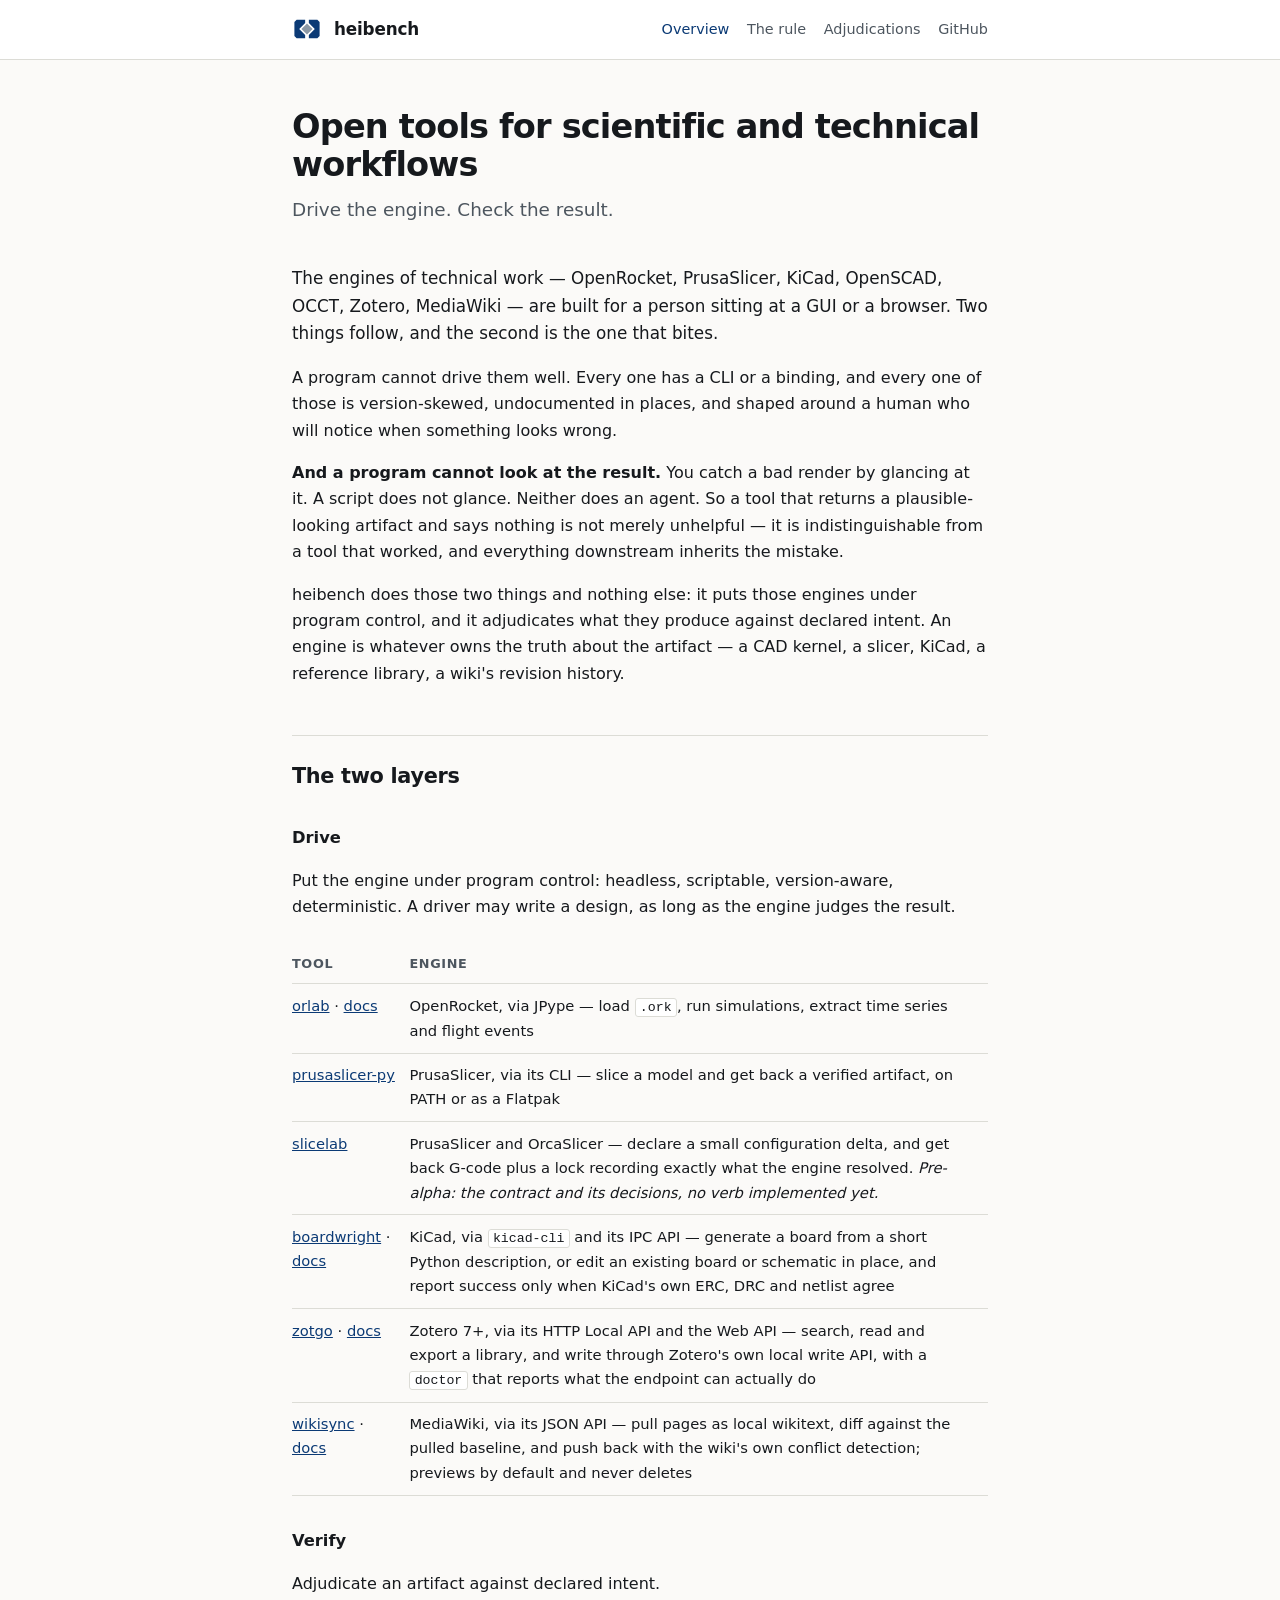
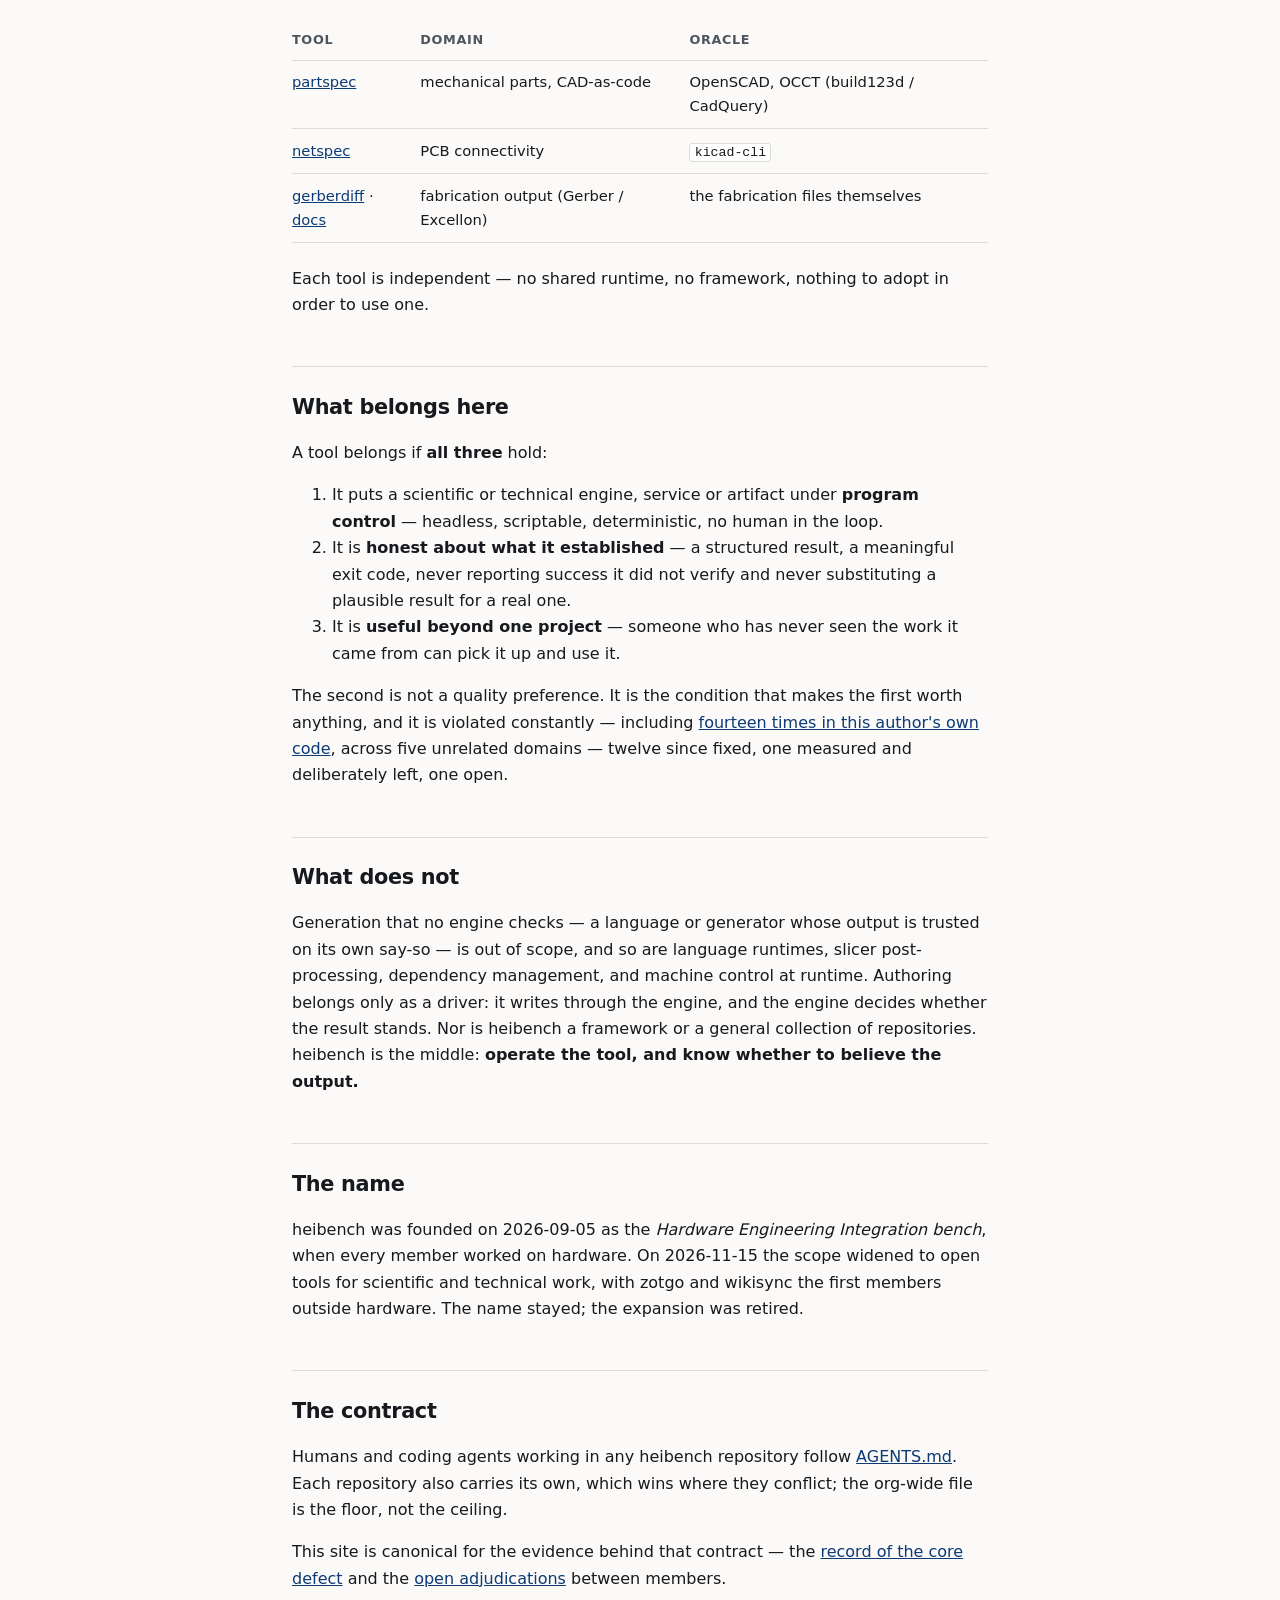
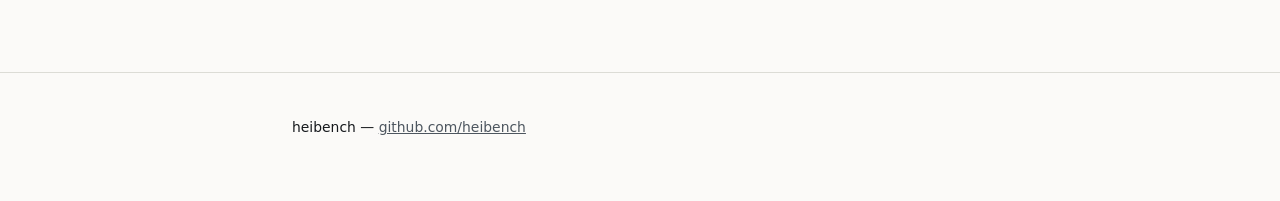
==== commit 92ae153c: "docs: cite main commits in A5 and A6 and name the members that use 2" ====
--- a/index.html
+++ b/index.html
@@ -160,7 +160,7 @@
   <h2>The name</h2>
 
   <p>heibench was founded on 2026-09-05 as the <em>Hardware Engineering Integration
-  bench</em>, when every member drove an engineering engine. On 2026-11-15 the scope
+  bench</em>, when every member worked on hardware. On 2026-11-15 the scope
   widened to open tools for scientific and technical work, with zotgo and wikisync the
   first members outside hardware. The name stayed; the expansion was retired.</p>
 
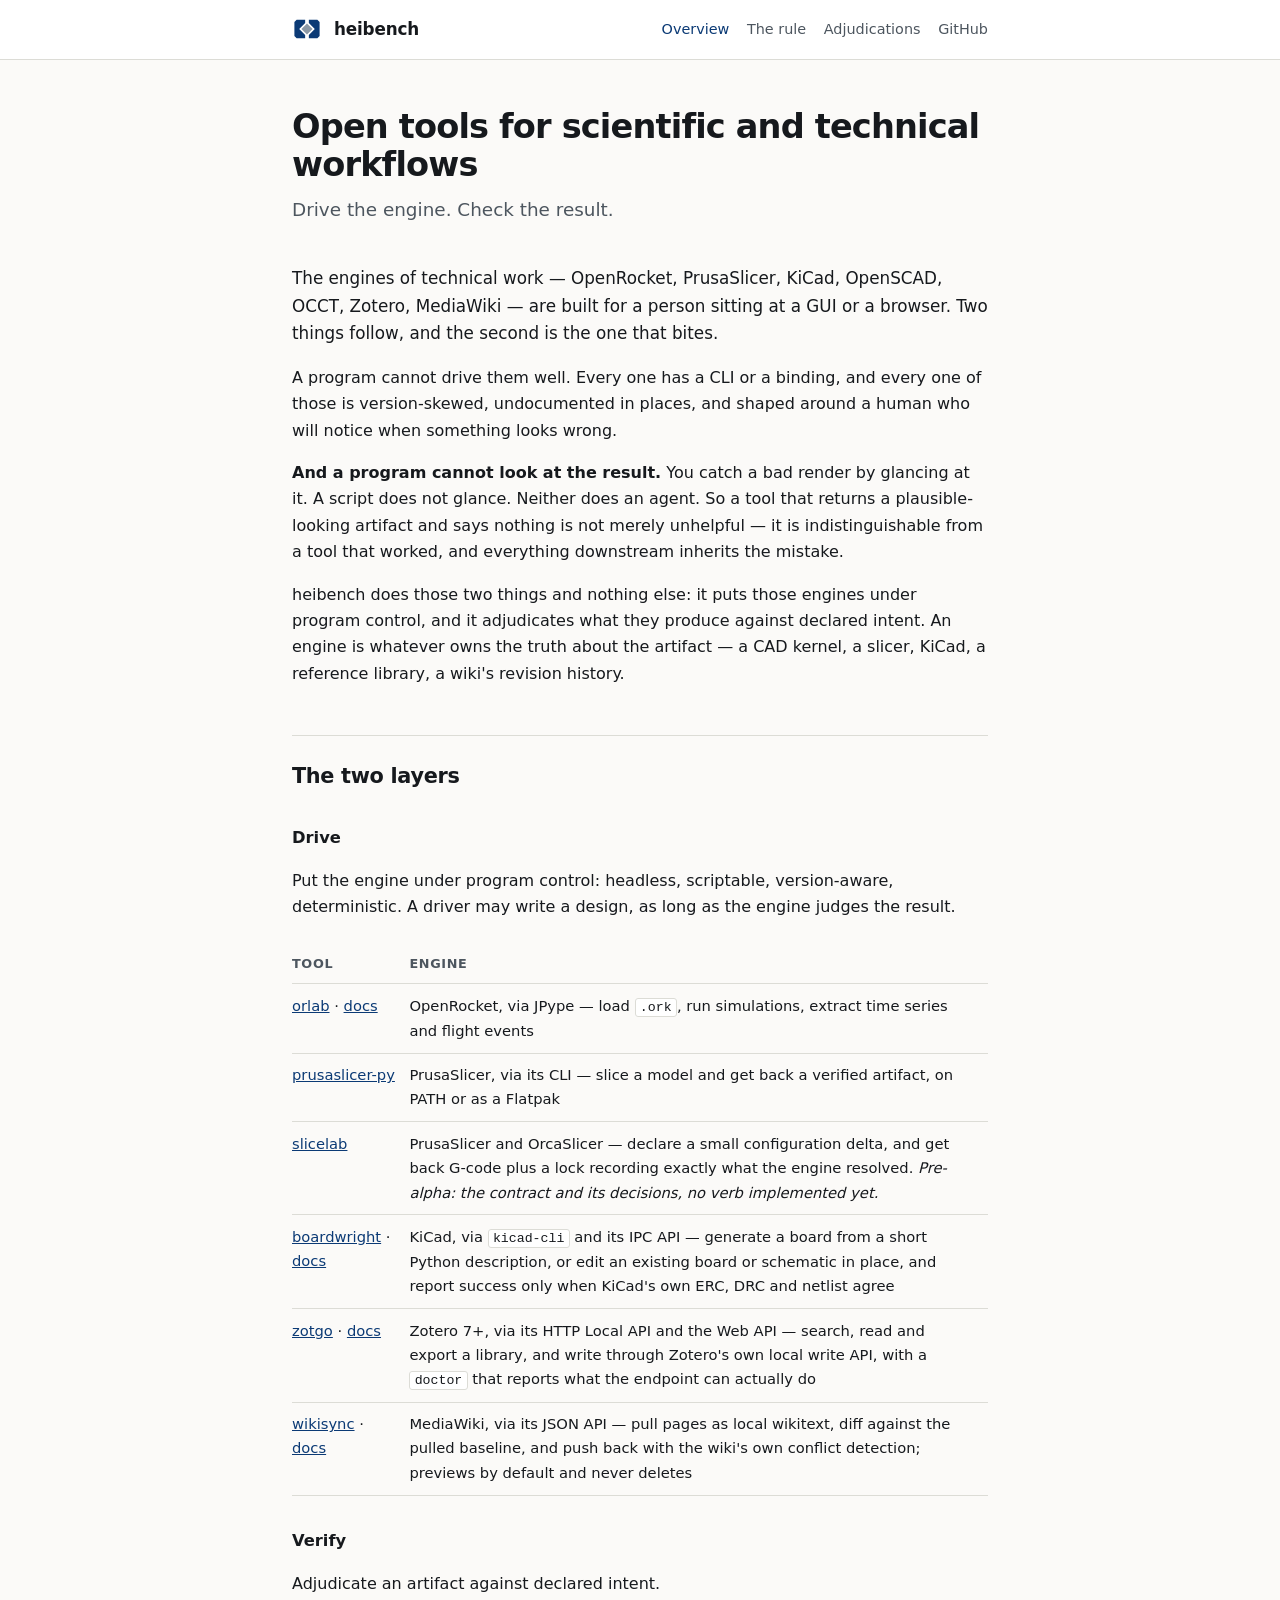
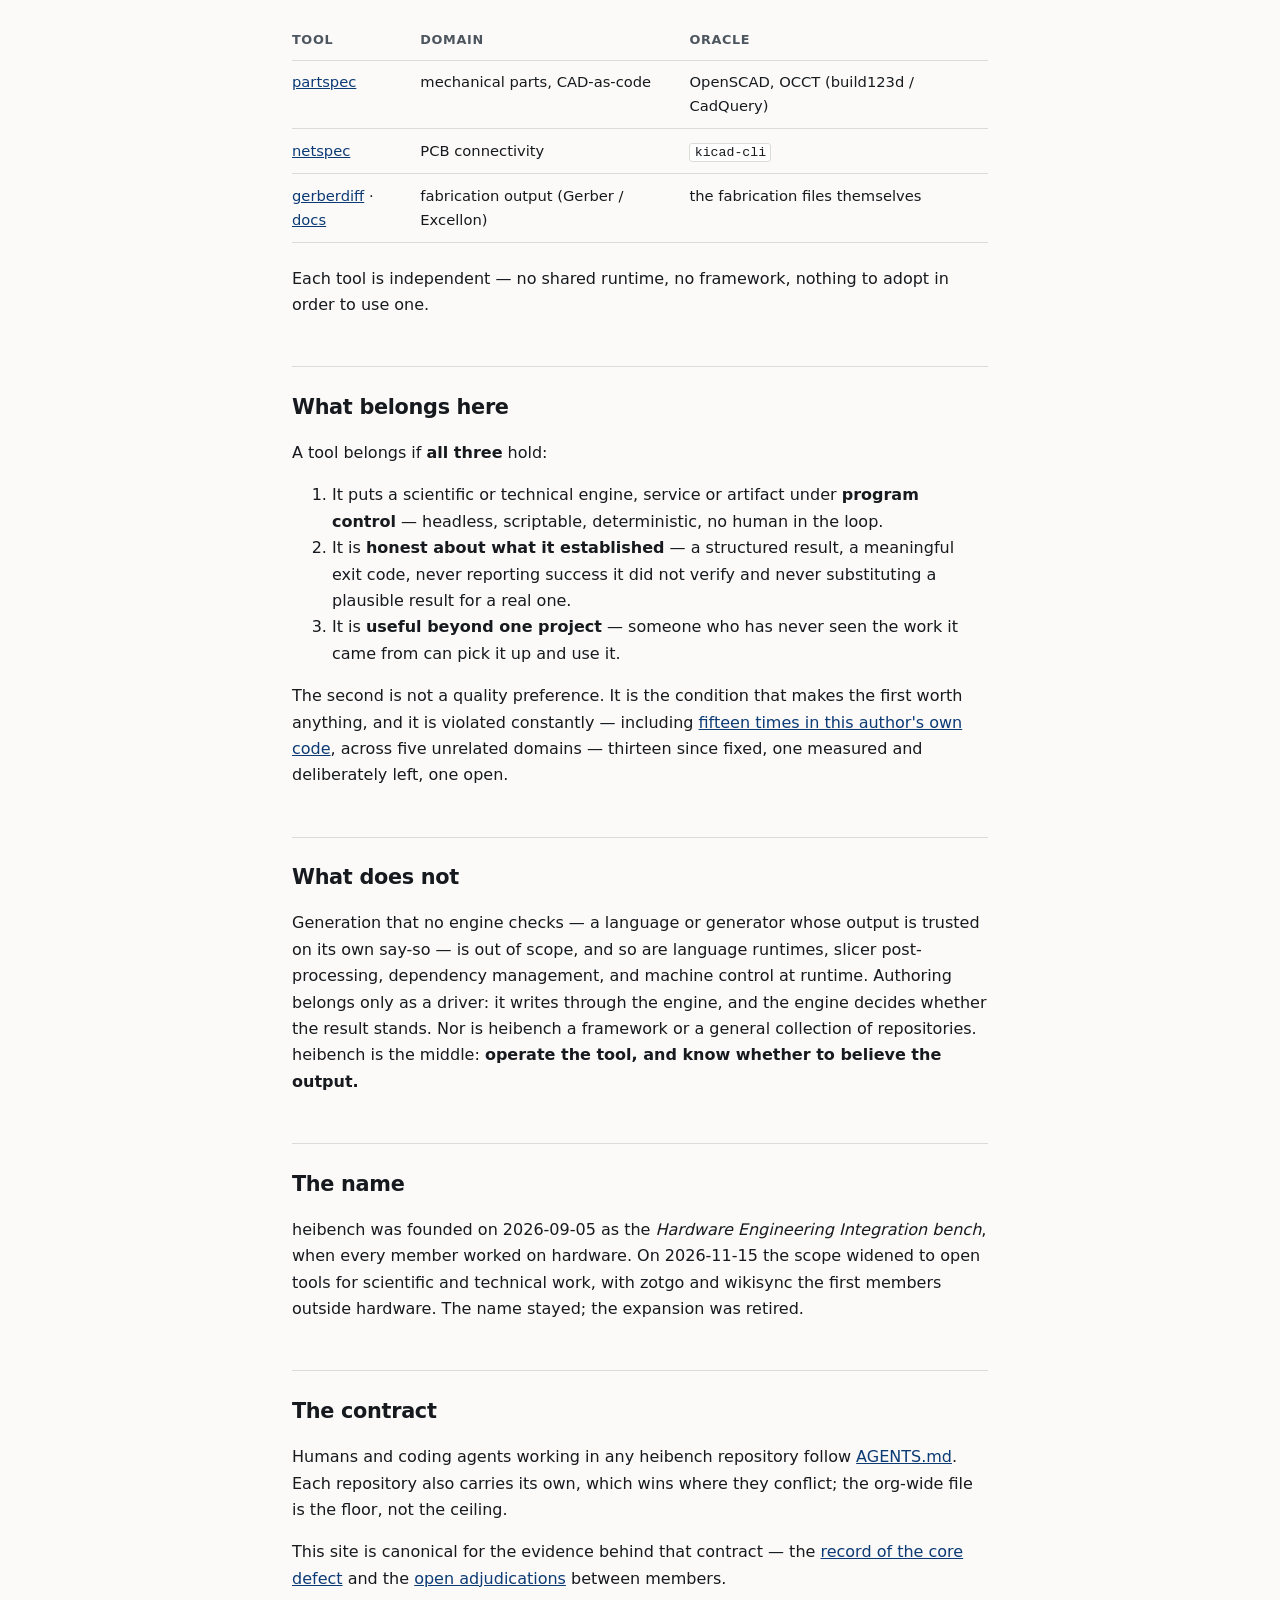
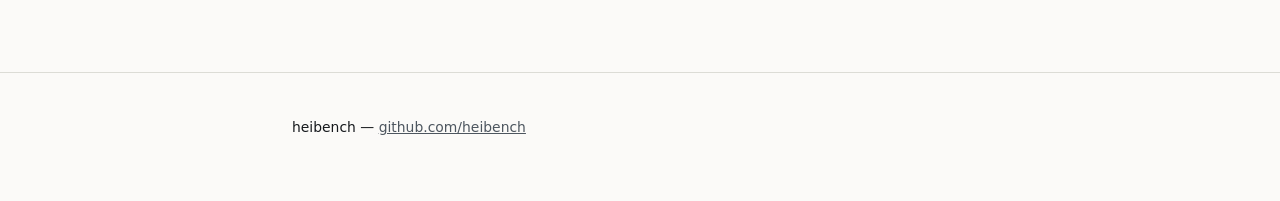
==== commit fdd0ae16: "docs: the silence record is at fifteen, not fourteen silence.html recorded case 15 on 2026-09-12 (pr" ====
--- a/index.html
+++ b/index.html
@@ -143,8 +143,8 @@
 
   <p>The second is not a quality preference. It is the condition that makes the first
   worth anything, and it is violated constantly — including
-  <a href="/silence.html">fourteen times in this author's own code</a>, across five
-  unrelated domains &mdash; twelve since fixed, one measured and deliberately left,
+  <a href="/silence.html">fifteen times in this author's own code</a>, across five
+  unrelated domains &mdash; thirteen since fixed, one measured and deliberately left,
   one open.</p>
 
   <h2>What does not</h2>
